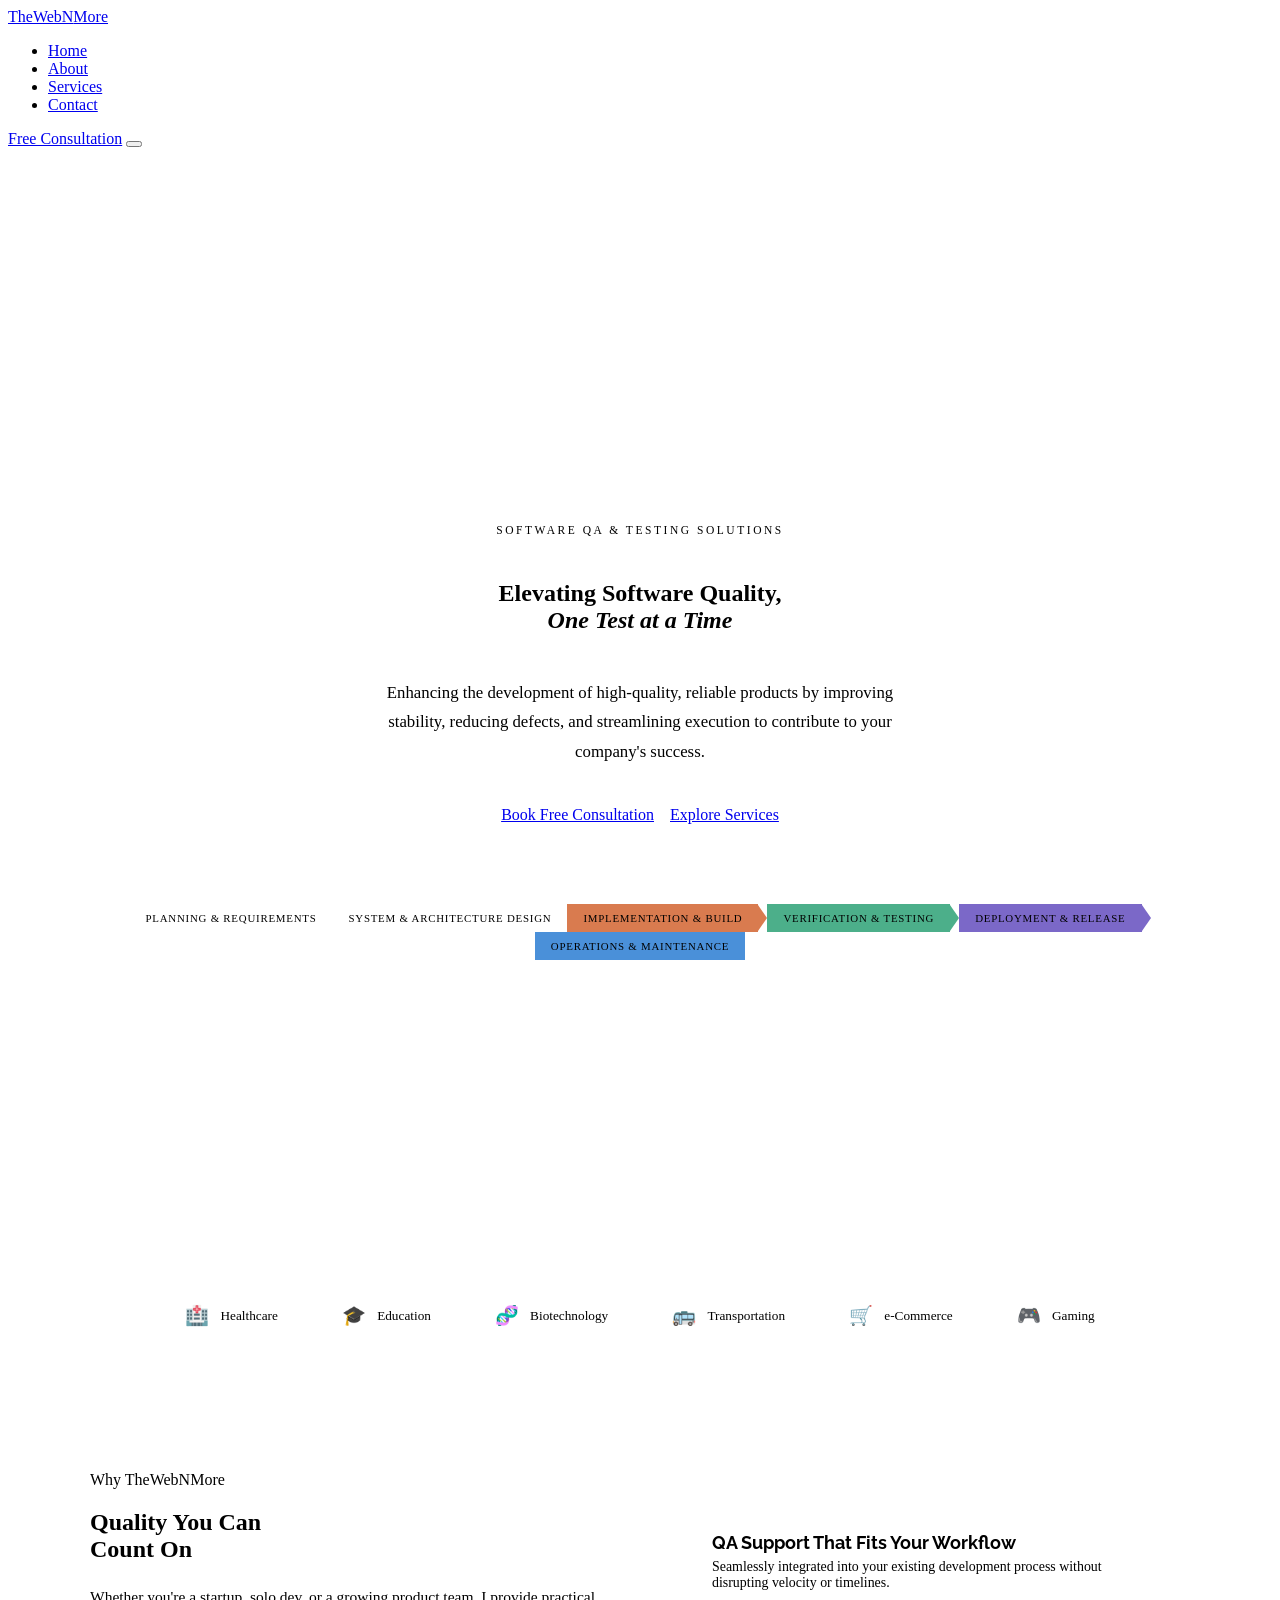
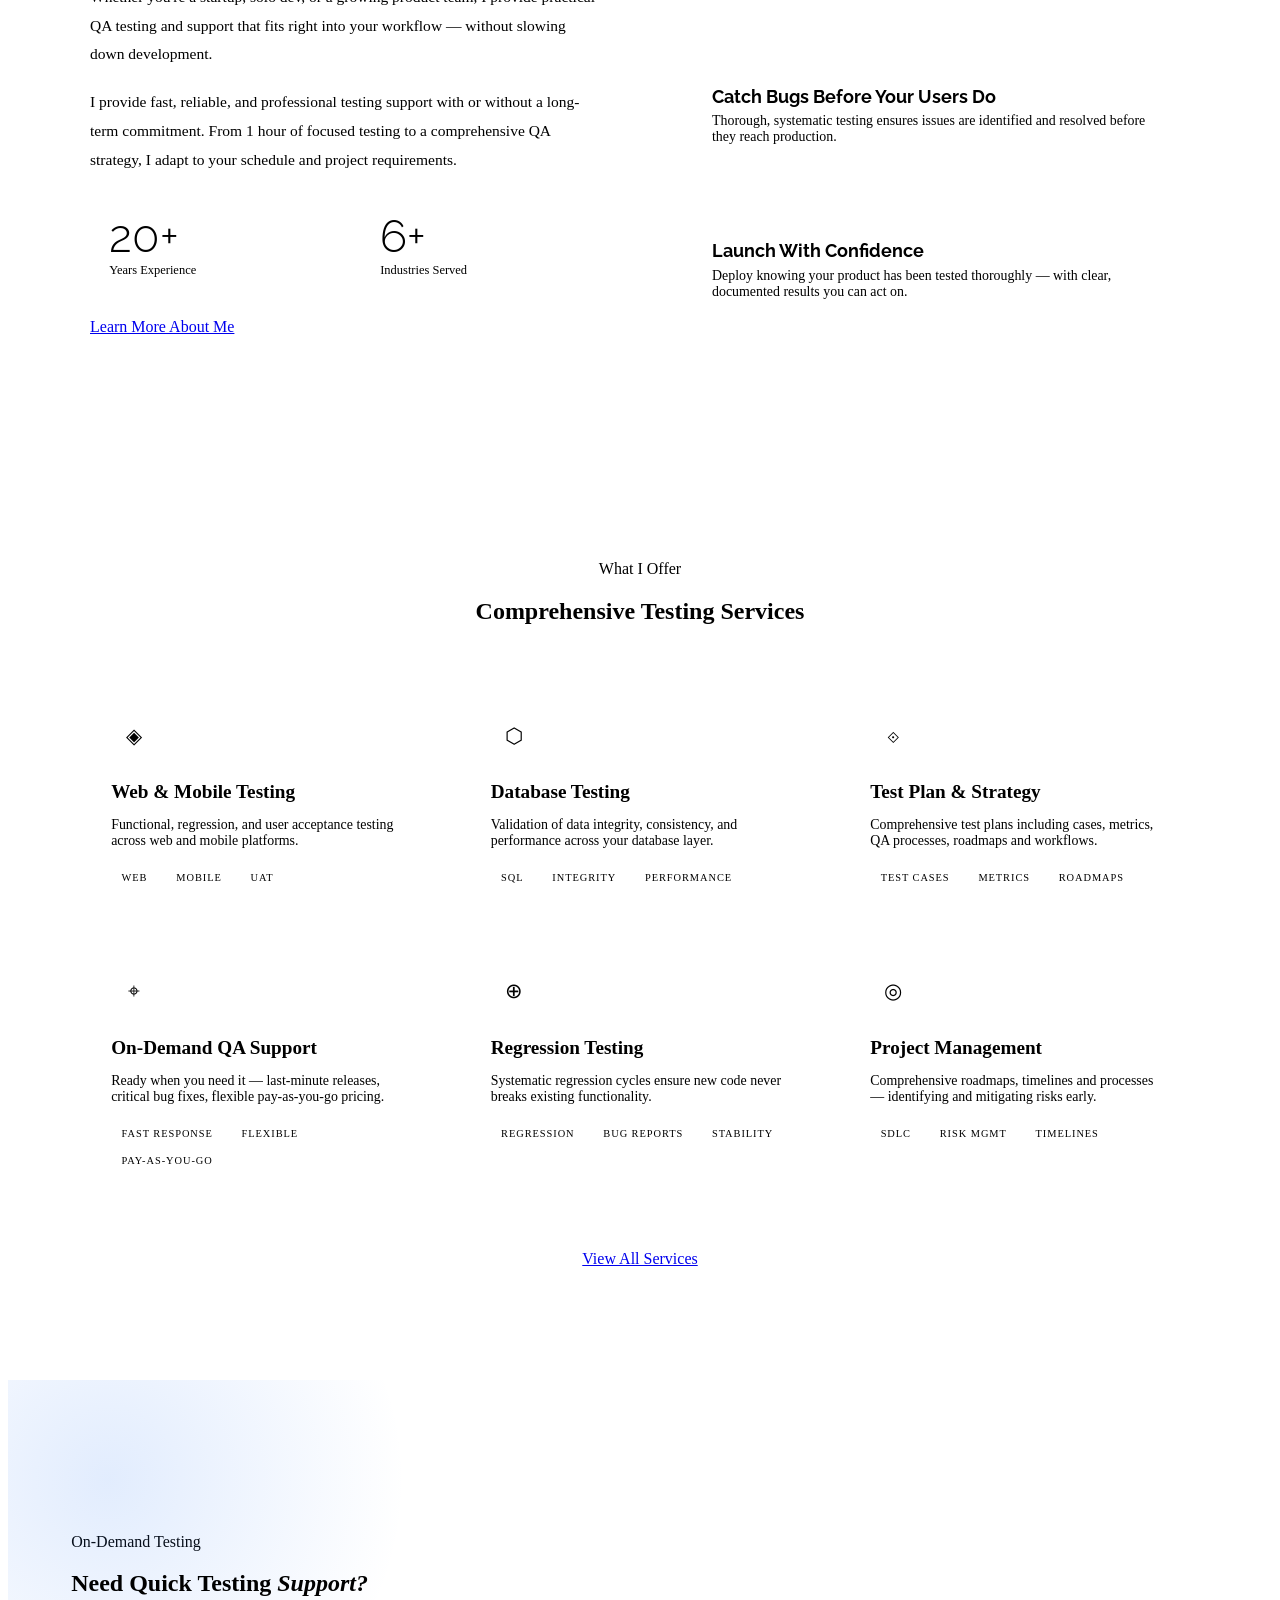
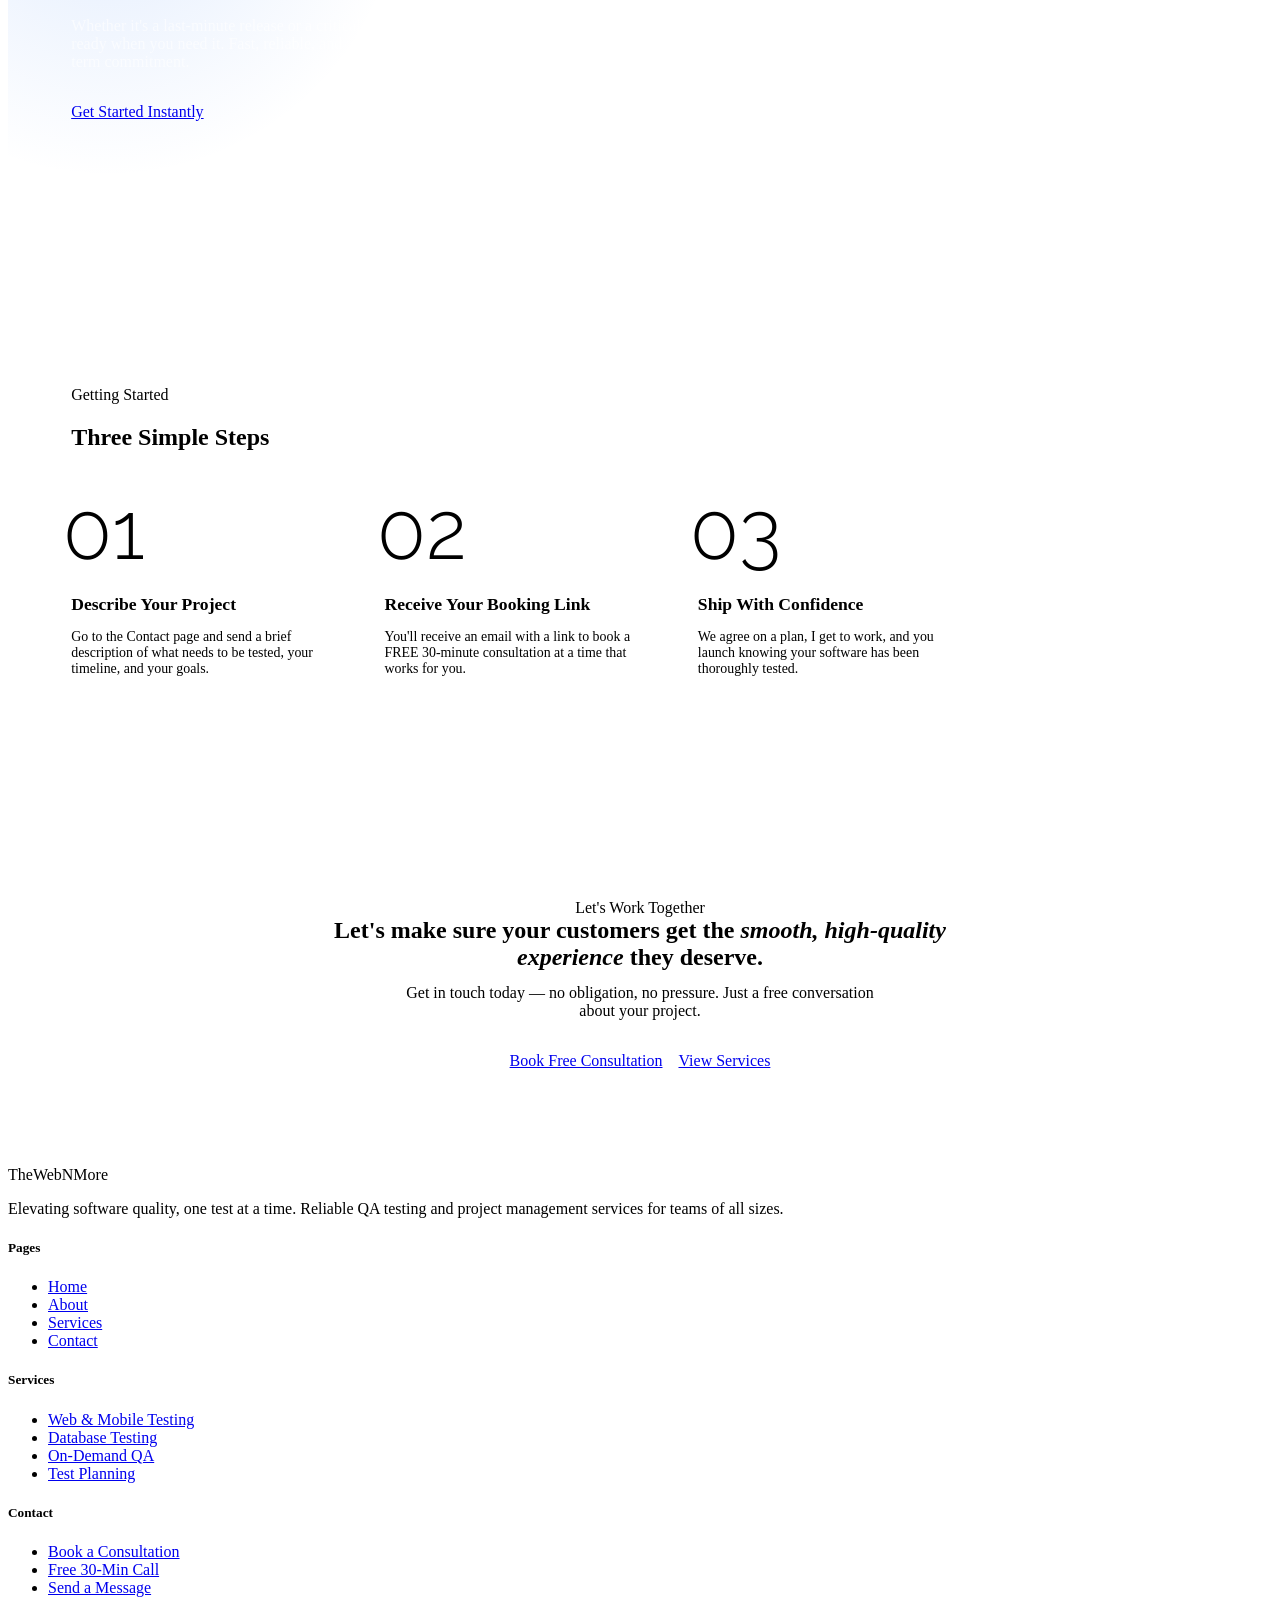
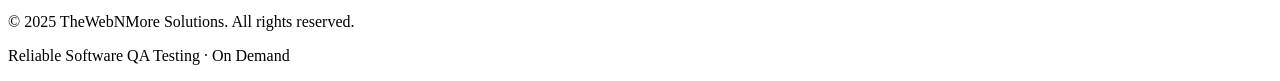
==== index.html @ 5f66a1ff "updated font" ====
<!DOCTYPE html>
<html lang="en">
<head>
  <meta charset="UTF-8"/>
  <meta name="viewport" content="width=device-width, initial-scale=1.0"/>
  <title>TheWebNMore Solutions | Reliable Software QA Testing</title>
  <meta name="description" content="Professional QA testing services — web, mobile, database. 20+ years experience. On-demand support for startups to enterprise."/>
  <link href="https://fonts.googleapis.com/css2?family=Raleway:ital,wght@0,300;0,400;0,600;0,700;1,300;1,400&family=Work+Sans:wght@300;400;500;600&display=swap" rel="stylesheet"/>
  <link rel="stylesheet" href="style.css"/>
  <style>

    /* ── HERO ── */
    #hero {
      min-height: 100vh;
      display: flex; flex-direction: column; justify-content: center; align-items: center;
      text-align: center; padding: 9rem 5% 5rem;
      background:
        radial-gradient(ellipse 70% 55% at 50% 25%, rgba(59,130,246,0.15) 0%, transparent 65%),
        radial-gradient(ellipse 50% 40% at 85% 75%, rgba(34,211,238,0.12) 0%, transparent 60%),
        var(--bg2);
      position: relative; overflow: hidden;
    }
    .hero-grid {
      position: absolute; inset: 0;
      background-image:
        linear-gradient(var(--border) 1px, transparent 1px),
        linear-gradient(90deg, var(--border) 1px, transparent 1px);
      background-size: 60px 60px;
      mask-image: radial-gradient(ellipse 90% 80% at 50% 50%, black 20%, transparent 80%);
    }
    .hero-eyebrow {
      display: flex; align-items: center; gap: 0.8rem;
      font-size: 0.72rem; letter-spacing: 0.22em; text-transform: uppercase;
      color: var(--cyan); margin-bottom: 1.5rem; position: relative; z-index: 1;
    }
    .hero-eyebrow::before, .hero-eyebrow::after {
      content: ''; display: block; width: 35px; height: 1px; background: var(--cyan);
    }
    #hero h1 { color: var(--text); position: relative; z-index: 1; }
    #hero h1 em { font-style: italic; color: var(--blue); }
    .hero-sub {
      font-size: 1.05rem; color: var(--muted);
      max-width: 560px; margin: 1.5rem auto 2.5rem;
      line-height: 1.75; position: relative; z-index: 1;
    }
    .hero-btns { display: flex; gap: 1rem; justify-content: center; flex-wrap: wrap; position: relative; z-index: 1; }

    /* pipeline */
    .pipeline {
      display: flex; flex-wrap: wrap; justify-content: center;
      margin-top: 5rem; position: relative; z-index: 1;
    }
    .p-step { display: flex; align-items: center; }
    .p-label {
      font-size: 0.68rem; letter-spacing: 0.07em; text-transform: uppercase;
      padding: 0.5rem 1rem; white-space: nowrap;
      font-weight: 500;
    }
    .p-step:nth-child(1) .p-label { background: var(--blue); color: var(--text); }
    .p-step:nth-child(2) .p-label { background: var(--cyan); color: var(--text); }
    .p-step:nth-child(3) .p-label { background: #D97B4F; color: var(--text); }
    .p-step:nth-child(4) .p-label { background: #4CAF8A; color: var(--text); }
    .p-step:nth-child(5) .p-label { background: #7B68C8; color: var(--text); }
    .p-step:nth-child(6) .p-label { background: #4A90D9; color: var(--text); }
    .p-arrow {
      width: 0; height: 0;
      border-top: 13px solid transparent;
      border-bottom: 13px solid transparent;
    }
    .p-step:nth-child(1) .p-arrow { border-left: 9px solid var(--blue); }
    .p-step:nth-child(2) .p-arrow { border-left: 9px solid var(--cyan); }
    .p-step:nth-child(3) .p-arrow { border-left: 9px solid #D97B4F; }
    .p-step:nth-child(4) .p-arrow { border-left: 9px solid #4CAF8A; }
    .p-step:nth-child(5) .p-arrow { border-left: 9px solid #7B68C8; }
    .p-step:last-child .p-arrow { display: none; }

    /* ── TRUST STRIP ── */
    .trust-strip {
      background: var(--bg2);
      border-top: 1px solid var(--border-grey);
      border-bottom: 1px solid var(--border-grey);
      padding: 2rem 5%;
      display: flex; align-items: center; justify-content: center;
      gap: 4rem; flex-wrap: wrap;
    }
    .trust-item {
      display: flex; align-items: center; gap: 0.7rem;
      font-size: 0.83rem; color: var(--muted);
    }
    .trust-item .icon { font-size: 1.2rem; }

    /* ── INTRO / VALUE ── */
    #value { background: var(--bg2); padding: 7rem 5%; }
    .value-grid {
      display: grid; grid-template-columns: 1fr 1fr;
      gap: 5rem; align-items: center; max-width: 1100px; margin: 0 auto;
    }
    .value-left p { color: var(--muted); line-height: 1.85; margin-bottom: 1.2rem; font-size: 0.97rem; }
    .value-stats { display: grid; grid-template-columns: 1fr 1fr; gap: 2rem; margin-top: 2.5rem; }
    .v-stat { border-left: 3px solid var(--blue); padding-left: 1.2rem; }
    .v-stat-num {
      font-family: 'Raleway', sans-serif;
      font-size: 2.8rem; font-weight: 300; color: var(--blue); line-height: 1;
    }
    .v-stat-label { font-size: 0.78rem; color: var(--muted); margin-top: 0.25rem; }
    .value-cards { display: flex; flex-direction: column; gap: 1.2rem; }
    .v-card {
      border: 1px solid var(--border-grey);
      padding: 1.6rem 2rem;
      transition: border-color 0.3s, transform 0.3s, box-shadow 0.3s;
      background: var(--bg2);
    }
    .v-card:hover {
      border-color: var(--blue); transform: translateX(6px);
      box-shadow: var(--shadow);
    }
    .v-card h4 { font-family: 'Raleway', sans-serif; font-size: 1.15rem; margin-bottom: 0.4rem; color: var(--text); }
    .v-card p { font-size: 0.87rem; margin: 0; }

    /* ── SERVICES PREVIEW ── */
    #services-preview { background: var(--bg2); padding: 7rem 5%; }
    .services-grid {
      display: grid; grid-template-columns: repeat(3, 1fr);
      gap: 1px; background: var(--border-grey);
      margin-top: 3rem;
    }
    .s-card {
      background: var(--bg2); padding: 2.5rem;
      position: relative; overflow: hidden;
      transition: background 0.3s;
    }
    .s-card::after {
      content: ''; position: absolute;
      bottom: 0; left: 0; right: 0; height: 3px;
      background: linear-gradient(90deg, var(--blue), var(--cyan));
      transform: scaleX(0); transform-origin: left;
      transition: transform 0.4s;
    }
    .s-card:hover::after { transform: scaleX(1); }
    .s-card:hover { background: var(--bg2); }
    .s-icon {
      width: 46px; height: 46px; margin-bottom: 1.4rem;
      display: flex; align-items: center; justify-content: center;
      border: 1px solid var(--border); color: var(--blue);
      font-size: 1.3rem; background: var(--bg2);
    }
    .s-card h3 { font-size: 1.2rem; color: var(--text); margin-bottom: 0.6rem; }
    .s-card p { font-size: 0.87rem; }
    .s-tags { display: flex; gap: 0.5rem; flex-wrap: wrap; margin-top: 1.2rem; }
    .s-tag {
      font-size: 0.65rem; letter-spacing: 0.09em; text-transform: uppercase;
      border: 1px solid var(--border-grey); color: var(--muted);
      padding: 0.25rem 0.65rem; background: var(--bg2);
    }
    .services-link { text-align: center; margin-top: 2.5rem; }

    /* ── ON-DEMAND BAND ── */
    .ondemand {
      background: var(--bg);
      padding: 6rem 5%;
      display: grid; grid-template-columns: 1fr 1fr;
      gap: 4rem; align-items: center;
      position: relative; overflow: hidden;
    }
    .ondemand::before {
      content: '';
      position: absolute; left: -200px; top: -200px;
      width: 600px; height: 600px; border-radius: 50%;
      background: radial-gradient(circle, rgba(59,130,246,0.15) 0%, transparent 70%);
    }
    .ondemand h2 { color: var(--text); position: relative; z-index: 1; }
    .ondemand h2 span { color: var(--blue); font-style: italic; }
    .ondemand > div:first-child p { color: rgba(255,255,255,0.6); margin: 1.2rem 0 2rem; position: relative; z-index: 1; }
    .od-list { list-style: none; }
    .od-list li {
      display: flex; align-items: center; gap: 1rem;
      color: rgba(255,255,255,0.75); font-size: 0.9rem;
      padding: 0.85rem 0; border-bottom: 1px solid rgba(255,255,255,0.07);
    }
    .od-list li:last-child { border-bottom: none; }
    .od-list li::before { content: '✦'; color: var(--blue); font-size: 0.55rem; flex-shrink: 0; }

    /* ── HOW TO START ── */
    #how { background: var(--bg2); padding: 7rem 5%; }
    .how-steps {
      display: grid; grid-template-columns: repeat(3, 1fr);
      gap: 2.5rem; margin-top: 3.5rem; max-width: 900px;
    }
    .how-step { position: relative; padding-top: 1.5rem; }
    .how-num {
      font-family: 'Raleway', sans-serif;
      font-size: 5rem; font-weight: 300; color: var(--blue-dim);
      line-height: 1; position: absolute; top: -1rem; left: -0.5rem;
    }
    .how-content { position: relative; z-index: 1; padding-top: 2.5rem; }
    .how-content h4 { font-size: 1.1rem; color: var(--text); margin-bottom: 0.6rem; }
    .how-content p { font-size: 0.87rem; }

    /* ── CTA BANNER ── */
    .cta-banner {
      background: linear-gradient(135deg, var(--bg3) 0%, var(--bg2) 100%);
      border-top: 1px solid var(--border); border-bottom: 1px solid var(--border);
      padding: 6rem 5%; text-align: center;
    }
    .cta-banner h2 { color: var(--text); max-width: 640px; margin: 0 auto 0.5rem; }
    .cta-banner h2 span { color: var(--blue); font-style: italic; }
    .cta-banner p { margin: 0.8rem auto 2rem; max-width: 500px; }
    .cta-btns { display: flex; gap: 1rem; justify-content: center; flex-wrap: wrap; }

    @media (max-width: 900px) {
      .value-grid, .ondemand { grid-template-columns: 1fr; gap: 3rem; }
      .services-grid { grid-template-columns: 1fr 1fr; }
      .how-steps { grid-template-columns: 1fr; }
    }
    @media (max-width: 600px) {
      .services-grid { grid-template-columns: 1fr; }
      .pipeline { gap: 0.3rem; }
      .p-arrow { display: none; }
    }
  </style>
</head>
<body>

<!-- NAV -->
<nav id="main-nav">
  <a href="index.html" class="nav-logo">TheWebN<span>More</span></a>
  <ul class="nav-links" id="nav-links">
    <li><a href="index.html" class="active">Home</a></li>
    <li><a href="about.html">About</a></li>
    <li><a href="services.html">Services</a></li>
    <li><a href="contact.html">Contact</a></li>
  </ul>
  <a href="contact.html" class="nav-cta">Free Consultation</a>
  <button class="nav-toggle" id="nav-toggle" aria-label="Toggle menu">
    <span></span><span></span><span></span>
  </button>
</nav>

<!-- HERO -->
<section id="hero">
  <div class="hero-grid"></div>
  <div class="hero-eyebrow">Software QA &amp; Testing Solutions</div>
  <h1>Elevating Software Quality,<br><em>One Test at a Time</em></h1>
  <p class="hero-sub">
    Enhancing the development of high-quality, reliable products by improving stability,
    reducing defects, and streamlining execution to contribute to your company's success.
  </p>
  <div class="hero-btns">
    <a href="contact.html" class="btn btn-gold">Book Free Consultation</a>
    <a href="services.html" class="btn btn-outline">Explore Services</a>
  </div>
  <div class="pipeline">
    <div class="p-step"><div class="p-label">Planning &amp; Requirements</div><div class="p-arrow"></div></div>
    <div class="p-step"><div class="p-label">System &amp; Architecture Design</div><div class="p-arrow"></div></div>
    <div class="p-step"><div class="p-label">Implementation &amp; Build</div><div class="p-arrow"></div></div>
    <div class="p-step"><div class="p-label">Verification &amp; Testing</div><div class="p-arrow"></div></div>
    <div class="p-step"><div class="p-label">Deployment &amp; Release</div><div class="p-arrow"></div></div>
    <div class="p-step"><div class="p-label">Operations &amp; Maintenance</div></div>
  </div>
</section>

<!-- TRUST STRIP -->
<div class="trust-strip">
  <div class="trust-item"><span class="icon">🏥</span> Healthcare</div>
  <div class="trust-item"><span class="icon">🎓</span> Education</div>
  <div class="trust-item"><span class="icon">🧬</span> Biotechnology</div>
  <div class="trust-item"><span class="icon">🚌</span> Transportation</div>
  <div class="trust-item"><span class="icon">🛒</span> e-Commerce</div>
  <div class="trust-item"><span class="icon">🎮</span> Gaming</div>
</div>

<!-- VALUE / ABOUT INTRO -->
<section id="value">
  <div class="value-grid">
    <div class="value-left fade-up">
      <span class="eyebrow">Why TheWebNMore</span>
      <h2>Quality You Can<br>Count On</h2>
      <div class="divider"></div>
      <p>
        Whether you're a startup, solo dev, or a growing product team, I provide practical QA
        testing and support that fits right into your workflow — without slowing down development.
      </p>
      <p>
        I provide fast, reliable, and professional testing support with or without a long-term
        commitment. From 1 hour of focused testing to a comprehensive QA strategy, I adapt to
        your schedule and project requirements.
      </p>
      <div class="value-stats">
        <div class="v-stat">
          <div class="v-stat-num">20+</div>
          <div class="v-stat-label">Years Experience</div>
        </div>
        <div class="v-stat">
          <div class="v-stat-num">6+</div>
          <div class="v-stat-label">Industries Served</div>
        </div>
      </div>
      <div style="margin-top:2.5rem;">
        <a href="about.html" class="btn btn-outline">Learn More About Me</a>
      </div>
    </div>
    <div class="value-cards fade-up">
      <div class="v-card">
        <h4>QA Support That Fits Your Workflow</h4>
        <p>Seamlessly integrated into your existing development process without disrupting velocity or timelines.</p>
      </div>
      <div class="v-card">
        <h4>Catch Bugs Before Your Users Do</h4>
        <p>Thorough, systematic testing ensures issues are identified and resolved before they reach production.</p>
      </div>
      <div class="v-card">
        <h4>Launch With Confidence</h4>
        <p>Deploy knowing your product has been tested thoroughly — with clear, documented results you can act on.</p>
      </div>
    </div>
  </div>
</section>

<!-- SERVICES PREVIEW -->
<section id="services-preview">
  <div style="text-align:center;">
    <span class="eyebrow">What I Offer</span>
    <h2 style="color:var(--text);">Comprehensive Testing Services</h2>
    <div class="divider centered"></div>
  </div>
  <div class="services-grid">
    <div class="s-card fade-up">
      <div class="s-icon">◈</div>
      <h3>Web &amp; Mobile Testing</h3>
      <p>Functional, regression, and user acceptance testing across web and mobile platforms.</p>
      <div class="s-tags"><span class="s-tag">Web</span><span class="s-tag">Mobile</span><span class="s-tag">UAT</span></div>
    </div>
    <div class="s-card fade-up">
      <div class="s-icon">⬡</div>
      <h3>Database Testing</h3>
      <p>Validation of data integrity, consistency, and performance across your database layer.</p>
      <div class="s-tags"><span class="s-tag">SQL</span><span class="s-tag">Integrity</span><span class="s-tag">Performance</span></div>
    </div>
    <div class="s-card fade-up">
      <div class="s-icon">⟐</div>
      <h3>Test Plan &amp; Strategy</h3>
      <p>Comprehensive test plans including cases, metrics, QA processes, roadmaps and workflows.</p>
      <div class="s-tags"><span class="s-tag">Test Cases</span><span class="s-tag">Metrics</span><span class="s-tag">Roadmaps</span></div>
    </div>
    <div class="s-card fade-up">
      <div class="s-icon">⌖</div>
      <h3>On-Demand QA Support</h3>
      <p>Ready when you need it — last-minute releases, critical bug fixes, flexible pay-as-you-go pricing.</p>
      <div class="s-tags"><span class="s-tag">Fast Response</span><span class="s-tag">Flexible</span><span class="s-tag">Pay-as-you-go</span></div>
    </div>
    <div class="s-card fade-up">
      <div class="s-icon">⊕</div>
      <h3>Regression Testing</h3>
      <p>Systematic regression cycles ensure new code never breaks existing functionality.</p>
      <div class="s-tags"><span class="s-tag">Regression</span><span class="s-tag">Bug Reports</span><span class="s-tag">Stability</span></div>
    </div>
    <div class="s-card fade-up">
      <div class="s-icon">◎</div>
      <h3>Project Management</h3>
      <p>Comprehensive roadmaps, timelines and processes — identifying and mitigating risks early.</p>
      <div class="s-tags"><span class="s-tag">SDLC</span><span class="s-tag">Risk Mgmt</span><span class="s-tag">Timelines</span></div>
    </div>
  </div>
  <div class="services-link">
    <a href="services.html" class="btn btn-gold">View All Services</a>
  </div>
</section>

<!-- ON-DEMAND BAND -->
<div class="ondemand">
  <div>
    <span class="eyebrow" style="color:var(--blue);">On-Demand Testing</span>
    <h2>Need Quick Testing <span>Support?</span></h2>
    <p>
      Whether it's a last-minute release or a critical bug fix, on-demand QA testing is
      ready when you need it. Fast, reliable, and professional — with or without a long-term commitment.
    </p>
    <a href="contact.html" class="btn btn-gold" style="position:relative;z-index:1;">Get Started Instantly</a>
  </div>
  <ul class="od-list">
    <li>Web, Mobile &amp; Database Testing</li>
    <li>Fast Response Time &amp; Turnaround</li>
    <li>Clear, Documented Bug Reports</li>
    <li>Reasonable Pay-As-You-Go Pricing</li>
    <li>No Long-Term Commitment Required</li>
    <li>Adapts to Your Schedule &amp; Deadlines</li>
  </ul>
</div>

<!-- HOW TO START -->
<section id="how">
  <span class="eyebrow">Getting Started</span>
  <h2 style="color:var(--text);">Three Simple Steps</h2>
  <div class="divider"></div>
  <div class="how-steps">
    <div class="how-step fade-up">
      <div class="how-num">01</div>
      <div class="how-content">
        <h4>Describe Your Project</h4>
        <p>Go to the Contact page and send a brief description of what needs to be tested, your timeline, and your goals.</p>
      </div>
    </div>
    <div class="how-step fade-up">
      <div class="how-num">02</div>
      <div class="how-content">
        <h4>Receive Your Booking Link</h4>
        <p>You'll receive an email with a link to book a FREE 30-minute consultation at a time that works for you.</p>
      </div>
    </div>
    <div class="how-step fade-up">
      <div class="how-num">03</div>
      <div class="how-content">
        <h4>Ship With Confidence</h4>
        <p>We agree on a plan, I get to work, and you launch knowing your software has been thoroughly tested.</p>
      </div>
    </div>
  </div>
</section>

<!-- CTA BANNER -->
<div class="cta-banner">
  <span class="eyebrow">Let's Work Together</span>
  <h2>Let's make sure your customers get the <span>smooth, high-quality experience</span> they deserve.</h2>
  <p>Get in touch today — no obligation, no pressure. Just a free conversation about your project.</p>
  <div class="cta-btns">
    <a href="contact.html" class="btn btn-gold">Book Free Consultation</a>
    <a href="services.html" class="btn btn-outline">View Services</a>
  </div>
</div>

<!-- FOOTER -->
<footer>
  <div class="footer-top">
    <div class="footer-brand">
      <div class="nav-logo">TheWebN<span>More</span></div>
      <p>Elevating software quality, one test at a time. Reliable QA testing and project management services for teams of all sizes.</p>
    </div>
    <div class="footer-col">
      <h5>Pages</h5>
      <ul>
        <li><a href="index.html">Home</a></li>
        <li><a href="about.html">About</a></li>
        <li><a href="services.html">Services</a></li>
        <li><a href="contact.html">Contact</a></li>
      </ul>
    </div>
    <div class="footer-col">
      <h5>Services</h5>
      <ul>
        <li><a href="services.html">Web &amp; Mobile Testing</a></li>
        <li><a href="services.html">Database Testing</a></li>
        <li><a href="services.html">On-Demand QA</a></li>
        <li><a href="services.html">Test Planning</a></li>
      </ul>
    </div>
    <div class="footer-col">
      <h5>Contact</h5>
      <ul>
        <li><a href="contact.html">Book a Consultation</a></li>
        <li><a href="contact.html">Free 30-Min Call</a></li>
        <li><a href="contact.html">Send a Message</a></li>
      </ul>
    </div>
  </div>
  <div class="footer-bottom">
    <p>© 2025 TheWebNMore Solutions. All rights reserved.</p>
    <p>Reliable Software QA Testing · On Demand</p>
  </div>
</footer>

<script>
  // Nav scroll shadow
  window.addEventListener('scroll', () => {
    document.getElementById('main-nav').classList.toggle('scrolled', window.scrollY > 30);
  });
  // Mobile nav toggle
  document.getElementById('nav-toggle').addEventListener('click', () => {
    document.getElementById('nav-links').classList.toggle('open');
  });
  // Fade-up observer
  const obs = new IntersectionObserver(entries => {
    entries.forEach(e => { if (e.isIntersecting) e.target.classList.add('visible'); });
  }, { threshold: 0.1 });
  document.querySelectorAll('.fade-up').forEach(el => obs.observe(el));
</script>
</body>
</html>
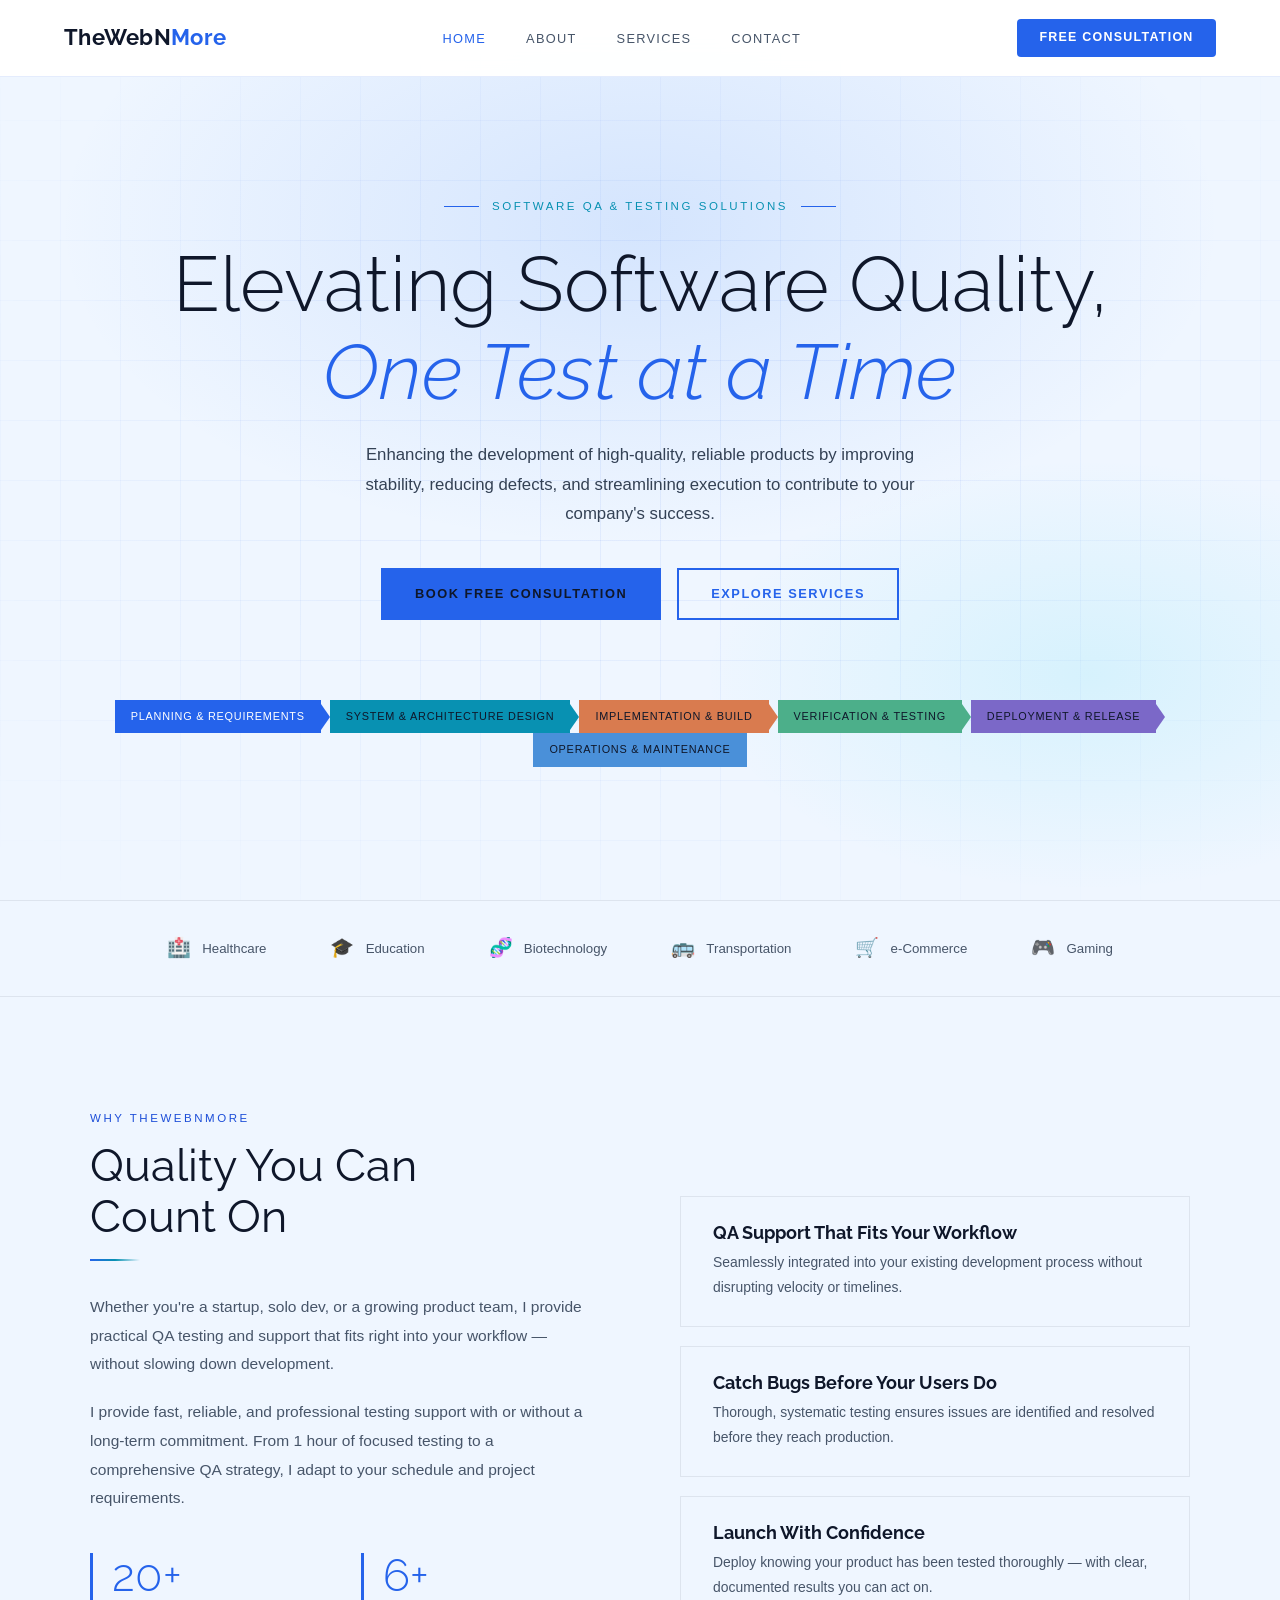
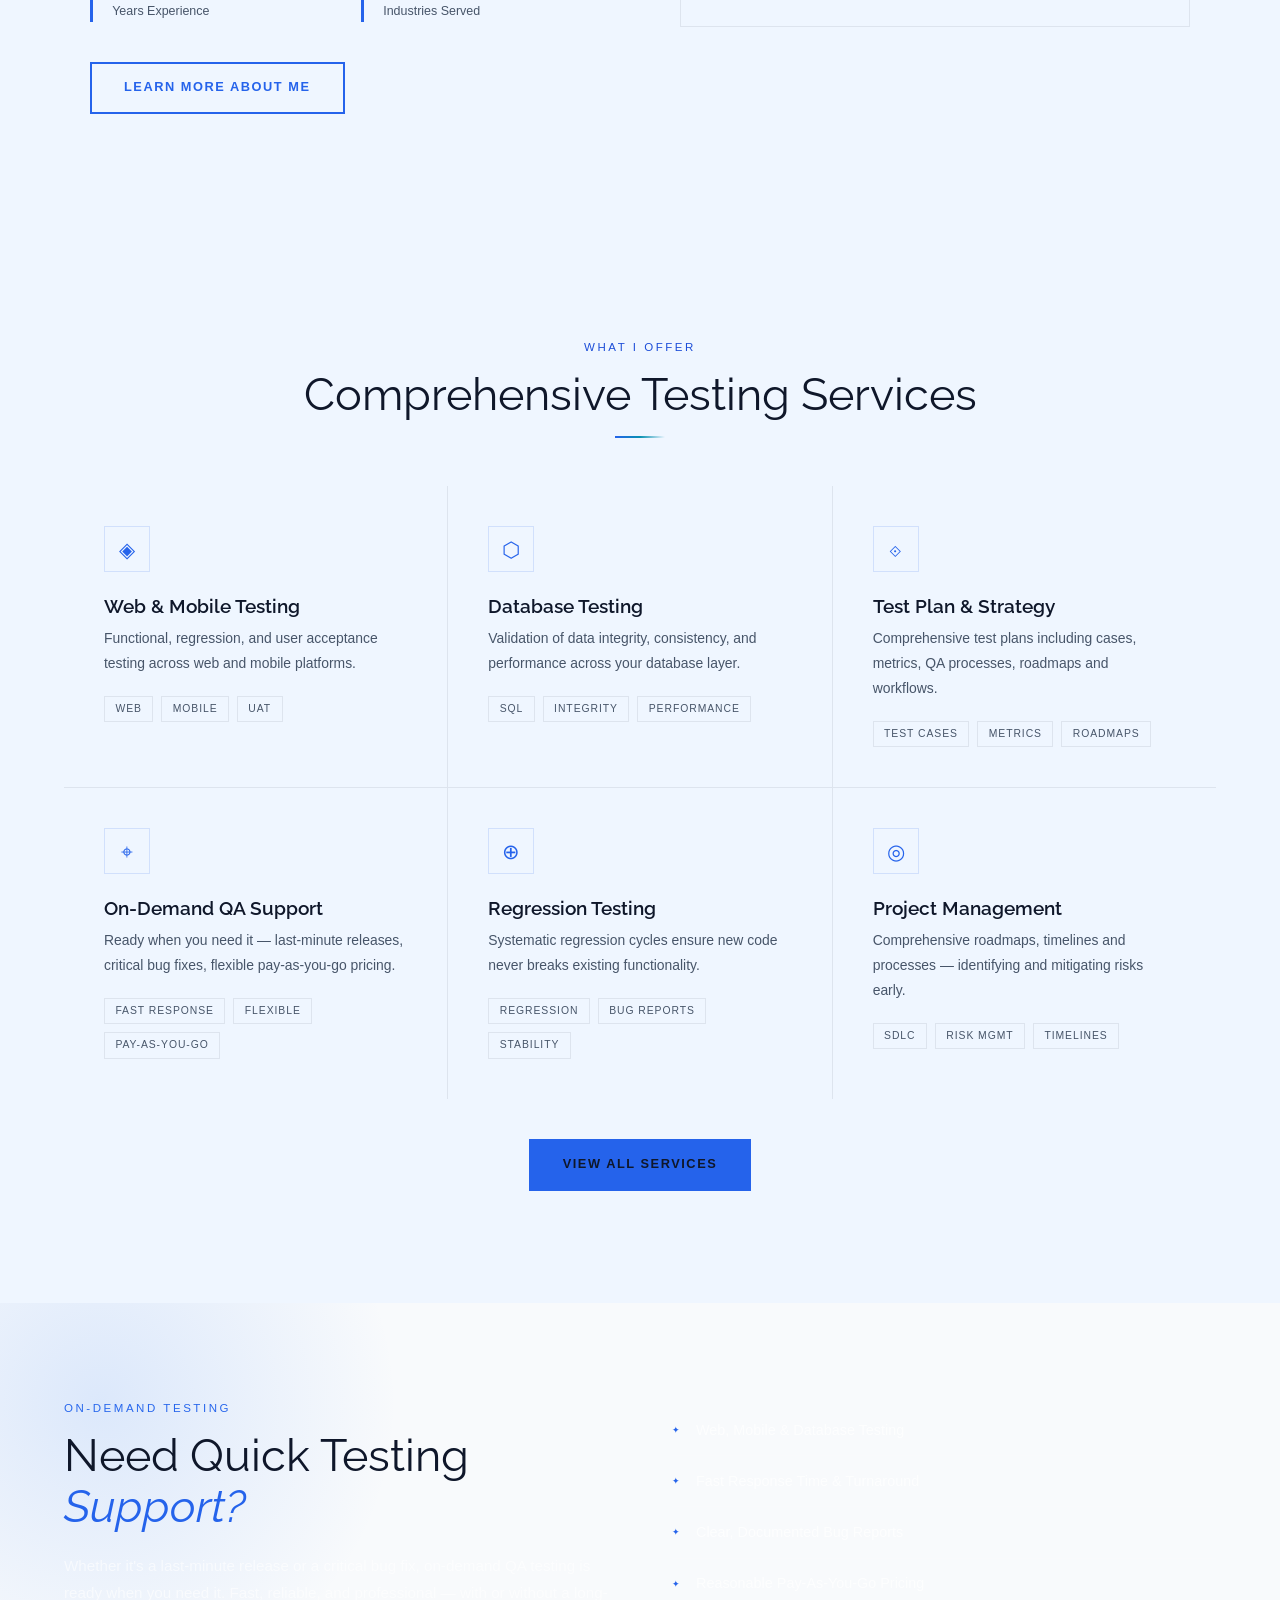
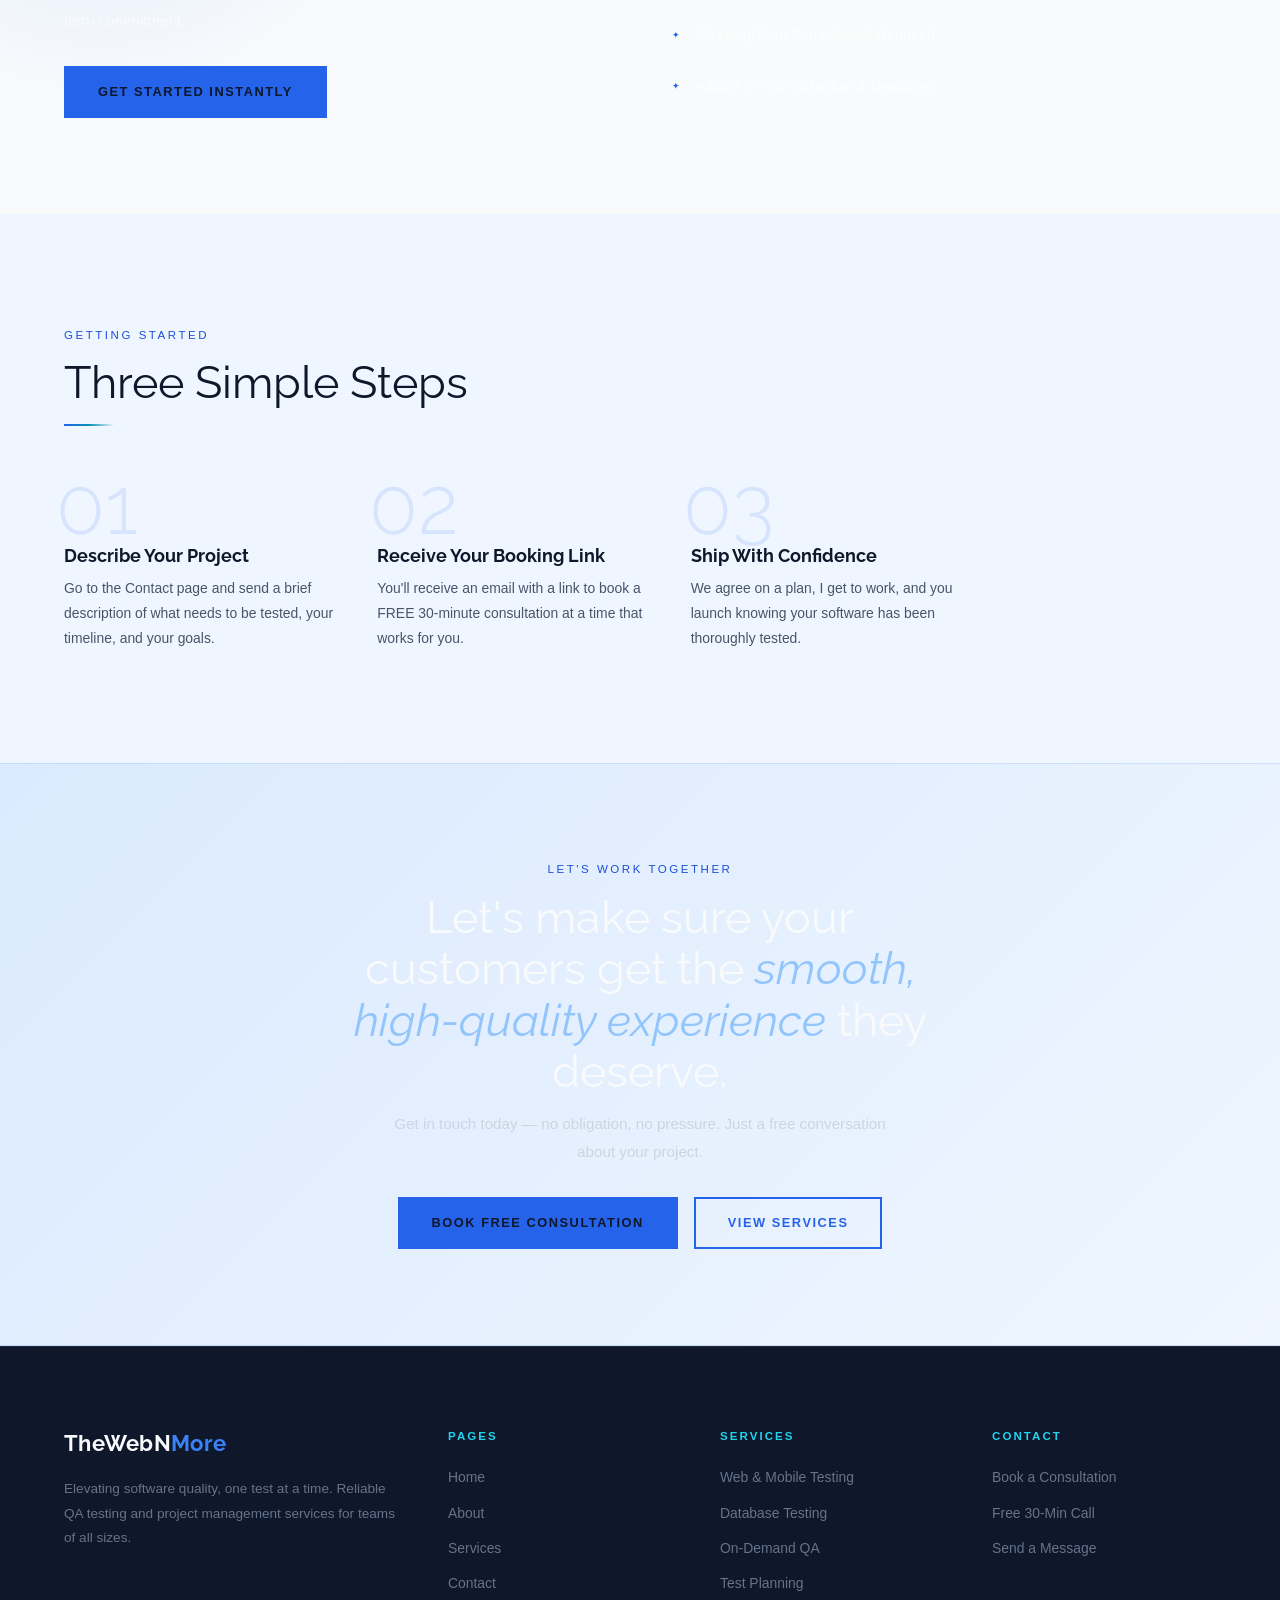
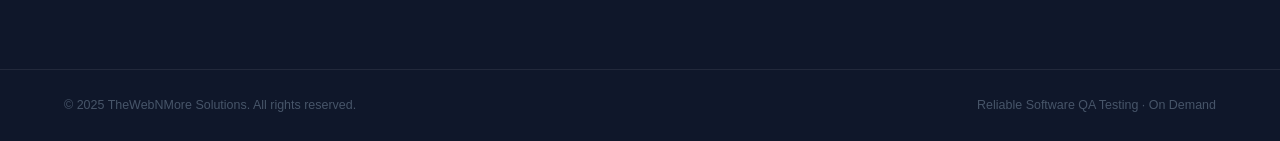
==== commit f3626f39: "Update site" ====
--- a/index.html
+++ b/index.html
@@ -23,23 +23,23 @@
     .hero-grid {
       position: absolute; inset: 0;
       background-image:
-        linear-gradient(var(--border) 1px, transparent 1px),
-        linear-gradient(90deg, var(--border) 1px, transparent 1px);
+        linear-gradient(rgba(37,99,235,0.07) 1px, transparent 1px),
+        linear-gradient(90deg, rgba(37,99,235,0.07) 1px, transparent 1px);
       background-size: 60px 60px;
       mask-image: radial-gradient(ellipse 90% 80% at 50% 50%, black 20%, transparent 80%);
     }
     .hero-eyebrow {
       display: flex; align-items: center; gap: 0.8rem;
       font-size: 0.72rem; letter-spacing: 0.22em; text-transform: uppercase;
-      color: var(--cyan); margin-bottom: 1.5rem; position: relative; z-index: 1;
+      color: #0891B2; margin-bottom: 1.5rem; position: relative; z-index: 1;
     }
     .hero-eyebrow::before, .hero-eyebrow::after {
-      content: ''; display: block; width: 35px; height: 1px; background: var(--cyan);
-    }
-    #hero h1 { color: var(--text); position: relative; z-index: 1; }
+      content: ''; display: block; width: 35px; height: 1px; background: var(--blue);
+    }
+    #hero h1 { color: #0F172A; position: relative; z-index: 1; }
     #hero h1 em { font-style: italic; color: var(--blue); }
     .hero-sub {
-      font-size: 1.05rem; color: var(--muted);
+      font-size: 1.05rem; color: #334155;
       max-width: 560px; margin: 1.5rem auto 2.5rem;
       line-height: 1.75; position: relative; z-index: 1;
     }
@@ -56,12 +56,12 @@
       padding: 0.5rem 1rem; white-space: nowrap;
       font-weight: 500;
     }
-    .p-step:nth-child(1) .p-label { background: var(--blue); color: var(--text); }
-    .p-step:nth-child(2) .p-label { background: var(--cyan); color: var(--text); }
-    .p-step:nth-child(3) .p-label { background: #D97B4F; color: var(--text); }
-    .p-step:nth-child(4) .p-label { background: #4CAF8A; color: var(--text); }
-    .p-step:nth-child(5) .p-label { background: #7B68C8; color: var(--text); }
-    .p-step:nth-child(6) .p-label { background: #4A90D9; color: var(--text); }
+    .p-step:nth-child(1) .p-label { background: #2563EB; color: #FFFFFF; }
+    .p-step:nth-child(2) .p-label { background: var(--cyan); color: #0F172A; }
+    .p-step:nth-child(3) .p-label { background: #D97B4F; color: #0F172A; }
+    .p-step:nth-child(4) .p-label { background: #4CAF8A; color: #0F172A; }
+    .p-step:nth-child(5) .p-label { background: #7B68C8; color: #0F172A; }
+    .p-step:nth-child(6) .p-label { background: #4A90D9; color: #0F172A; }
     .p-arrow {
       width: 0; height: 0;
       border-top: 13px solid transparent;
@@ -76,56 +76,56 @@
 
     /* ── TRUST STRIP ── */
     .trust-strip {
-      background: var(--bg2);
-      border-top: 1px solid var(--border-grey);
-      border-bottom: 1px solid var(--border-grey);
+      background: #EFF6FF;
+      border-top: 1px solid rgba(15,23,42,0.08);
+      border-bottom: 1px solid rgba(15,23,42,0.08);
       padding: 2rem 5%;
       display: flex; align-items: center; justify-content: center;
       gap: 4rem; flex-wrap: wrap;
     }
     .trust-item {
       display: flex; align-items: center; gap: 0.7rem;
-      font-size: 0.83rem; color: var(--muted);
+      font-size: 0.83rem; color: #475569;
     }
     .trust-item .icon { font-size: 1.2rem; }
 
     /* ── INTRO / VALUE ── */
-    #value { background: var(--bg2); padding: 7rem 5%; }
+    #value { background: #EFF6FF; padding: 7rem 5%; }
     .value-grid {
       display: grid; grid-template-columns: 1fr 1fr;
       gap: 5rem; align-items: center; max-width: 1100px; margin: 0 auto;
     }
-    .value-left p { color: var(--muted); line-height: 1.85; margin-bottom: 1.2rem; font-size: 0.97rem; }
+    .value-left p { color: #475569; line-height: 1.85; margin-bottom: 1.2rem; font-size: 0.97rem; }
     .value-stats { display: grid; grid-template-columns: 1fr 1fr; gap: 2rem; margin-top: 2.5rem; }
     .v-stat { border-left: 3px solid var(--blue); padding-left: 1.2rem; }
     .v-stat-num {
       font-family: 'Raleway', sans-serif;
-      font-size: 2.8rem; font-weight: 300; color: var(--blue); line-height: 1;
-    }
-    .v-stat-label { font-size: 0.78rem; color: var(--muted); margin-top: 0.25rem; }
+      font-size: 2.8rem; font-weight: 300; color: #2563EB; line-height: 1;
+    }
+    .v-stat-label { font-size: 0.78rem; color: #475569; margin-top: 0.25rem; }
     .value-cards { display: flex; flex-direction: column; gap: 1.2rem; }
     .v-card {
-      border: 1px solid var(--border-grey);
+      border: 1px solid rgba(15,23,42,0.08);
       padding: 1.6rem 2rem;
       transition: border-color 0.3s, transform 0.3s, box-shadow 0.3s;
-      background: var(--bg2);
+      background: #EFF6FF;
     }
     .v-card:hover {
-      border-color: var(--blue); transform: translateX(6px);
-      box-shadow: var(--shadow);
-    }
-    .v-card h4 { font-family: 'Raleway', sans-serif; font-size: 1.15rem; margin-bottom: 0.4rem; color: var(--text); }
+      border-color: #2563EB; transform: translateX(6px);
+      box-shadow: 0 4px 20px rgba(37,99,235,0.1);
+    }
+    .v-card h4 { font-family: 'Raleway', sans-serif; font-size: 1.15rem; margin-bottom: 0.4rem; color: #0F172A; }
     .v-card p { font-size: 0.87rem; margin: 0; }
 
     /* ── SERVICES PREVIEW ── */
-    #services-preview { background: var(--bg2); padding: 7rem 5%; }
+    #services-preview { background: #EFF6FF; padding: 7rem 5%; }
     .services-grid {
       display: grid; grid-template-columns: repeat(3, 1fr);
       gap: 1px; background: var(--border-grey);
       margin-top: 3rem;
     }
     .s-card {
-      background: var(--bg2); padding: 2.5rem;
+      background: #EFF6FF; padding: 2.5rem;
       position: relative; overflow: hidden;
       transition: background 0.3s;
     }
@@ -137,26 +137,26 @@
       transition: transform 0.4s;
     }
     .s-card:hover::after { transform: scaleX(1); }
-    .s-card:hover { background: var(--bg2); }
+    .s-card:hover { background: #EFF6FF; }
     .s-icon {
       width: 46px; height: 46px; margin-bottom: 1.4rem;
       display: flex; align-items: center; justify-content: center;
-      border: 1px solid var(--border); color: var(--blue);
-      font-size: 1.3rem; background: var(--bg2);
-    }
-    .s-card h3 { font-size: 1.2rem; color: var(--text); margin-bottom: 0.6rem; }
+      border: 1px solid rgba(37,99,235,0.15); color: var(--blue);
+      font-size: 1.3rem; background: #EFF6FF;
+    }
+    .s-card h3 { font-size: 1.2rem; color: #0F172A; margin-bottom: 0.6rem; }
     .s-card p { font-size: 0.87rem; }
     .s-tags { display: flex; gap: 0.5rem; flex-wrap: wrap; margin-top: 1.2rem; }
     .s-tag {
       font-size: 0.65rem; letter-spacing: 0.09em; text-transform: uppercase;
-      border: 1px solid var(--border-grey); color: var(--muted);
-      padding: 0.25rem 0.65rem; background: var(--bg2);
+      border: 1px solid rgba(15,23,42,0.08); color: #475569;
+      padding: 0.25rem 0.65rem; background: #EFF6FF;
     }
     .services-link { text-align: center; margin-top: 2.5rem; }
 
     /* ── ON-DEMAND BAND ── */
     .ondemand {
-      background: var(--bg);
+      background: #F8FAFC;
       padding: 6rem 5%;
       display: grid; grid-template-columns: 1fr 1fr;
       gap: 4rem; align-items: center;
@@ -168,7 +168,7 @@
       width: 600px; height: 600px; border-radius: 50%;
       background: radial-gradient(circle, rgba(59,130,246,0.15) 0%, transparent 70%);
     }
-    .ondemand h2 { color: var(--text); position: relative; z-index: 1; }
+    .ondemand h2 { color: #0F172A; position: relative; z-index: 1; }
     .ondemand h2 span { color: var(--blue); font-style: italic; }
     .ondemand > div:first-child p { color: rgba(255,255,255,0.6); margin: 1.2rem 0 2rem; position: relative; z-index: 1; }
     .od-list { list-style: none; }
@@ -181,7 +181,7 @@
     .od-list li::before { content: '✦'; color: var(--blue); font-size: 0.55rem; flex-shrink: 0; }
 
     /* ── HOW TO START ── */
-    #how { background: var(--bg2); padding: 7rem 5%; }
+    #how { background: #EFF6FF; padding: 7rem 5%; }
     .how-steps {
       display: grid; grid-template-columns: repeat(3, 1fr);
       gap: 2.5rem; margin-top: 3.5rem; max-width: 900px;
@@ -189,22 +189,22 @@
     .how-step { position: relative; padding-top: 1.5rem; }
     .how-num {
       font-family: 'Raleway', sans-serif;
-      font-size: 5rem; font-weight: 300; color: var(--blue-dim);
+      font-size: 5rem; font-weight: 300; color: rgba(37,99,235,0.12);
       line-height: 1; position: absolute; top: -1rem; left: -0.5rem;
     }
     .how-content { position: relative; z-index: 1; padding-top: 2.5rem; }
-    .how-content h4 { font-size: 1.1rem; color: var(--text); margin-bottom: 0.6rem; }
+    .how-content h4 { font-size: 1.1rem; color: #0F172A; margin-bottom: 0.6rem; }
     .how-content p { font-size: 0.87rem; }
 
     /* ── CTA BANNER ── */
     .cta-banner {
-      background: linear-gradient(135deg, var(--bg3) 0%, var(--bg2) 100%);
+      background: linear-gradient(135deg, #DBEAFE 0%, #EFF6FF 100%);
       border-top: 1px solid var(--border); border-bottom: 1px solid var(--border);
       padding: 6rem 5%; text-align: center;
     }
-    .cta-banner h2 { color: var(--text); max-width: 640px; margin: 0 auto 0.5rem; }
-    .cta-banner h2 span { color: var(--blue); font-style: italic; }
-    .cta-banner p { margin: 0.8rem auto 2rem; max-width: 500px; }
+    .cta-banner h2 { color: #F8FAFC; max-width: 640px; margin: 0 auto 0.5rem; }
+    .cta-banner h2 span { color: #93C5FD; font-style: italic; }
+    .cta-banner p { margin: 0.8rem auto 2rem; max-width: 500px; color: #CBD5E1; }
     .cta-btns { display: flex; gap: 1rem; justify-content: center; flex-wrap: wrap; }
 
     @media (max-width: 900px) {
@@ -320,7 +320,7 @@
 <section id="services-preview">
   <div style="text-align:center;">
     <span class="eyebrow">What I Offer</span>
-    <h2 style="color:var(--text);">Comprehensive Testing Services</h2>
+    <h2 style="color:#0F172A;">Comprehensive Testing Services</h2>
     <div class="divider centered"></div>
   </div>
   <div class="services-grid">
@@ -390,7 +390,7 @@
 <!-- HOW TO START -->
 <section id="how">
   <span class="eyebrow">Getting Started</span>
-  <h2 style="color:var(--text);">Three Simple Steps</h2>
+  <h2 style="color:#0F172A;">Three Simple Steps</h2>
   <div class="divider"></div>
   <div class="how-steps">
     <div class="how-step fade-up">
--- a/style.css
+++ b/style.css
@@ -0,0 +1,141 @@
+/* ── RESET & BASE ── */
+*, *::before, *::after { margin: 0; padding: 0; box-sizing: border-box; }
+
+:root {
+  --blue:        #2563EB;
+  --blue-light:  #3B82F6;
+  --blue-dim:    rgba(37,99,235,0.12);
+  --cyan:        #0891B2;
+  --cyan-dim:    rgba(8,145,178,0.10);
+  --bg:          #F8FAFC;
+  --bg2:         #EFF6FF;
+  --bg3:         #E0EFFE;
+  --text:        #0F172A;
+  --muted:       #475569;
+  --muted2:      #64748B;
+  --border:      rgba(37,99,235,0.15);
+  --border-grey: rgba(15,23,42,0.08);
+  --shadow:      0 4px 30px rgba(0,0,0,0.08);
+  --shadow-lg:   0 12px 50px rgba(0,0,0,0.12);
+}
+
+html { scroll-behavior: smooth; }
+
+body {
+  font-family: 'Work Sans', sans-serif;
+  background: var(--bg);
+  color: var(--text);
+  overflow-x: hidden;
+  line-height: 1.6;
+}
+
+h1, h2, h3, h4 { font-family: 'Raleway', sans-serif; line-height: 1.15; color: #0F172A; }
+h1 { font-size: clamp(2.6rem, 6vw, 5rem); font-weight: 300; }
+h2 { font-size: clamp(1.8rem, 4vw, 2.8rem); font-weight: 400; }
+h3 { font-size: 1.35rem; font-weight: 600; }
+p  { font-size: 0.95rem; color: #475569; line-height: 1.8; }
+
+a { text-decoration: none; color: inherit; }
+
+.container   { max-width: 1140px; margin: 0 auto; padding: 0 5%; }
+.centered    { text-align: center; }
+.section-pad { padding: 7rem 5%; }
+
+.eyebrow {
+  font-size: 0.72rem; letter-spacing: 0.22em; text-transform: uppercase;
+  color: #1D4ED8; margin-bottom: 0.8rem; display: block;
+  font-family: 'Work Sans', sans-serif;
+}
+.divider {
+  width: 50px; height: 2px;
+  background: linear-gradient(90deg, #2563EB, #0891B2, transparent);
+  margin: 1rem 0 2rem;
+}
+.divider.centered { margin: 1rem auto 2rem; }
+
+.fade-up { opacity: 0; transform: translateY(28px); transition: opacity 0.7s ease, transform 0.7s ease; }
+.fade-up.visible { opacity: 1; transform: translateY(0); }
+
+/* BUTTONS */
+.btn {
+  display: inline-block; padding: 0.85rem 2rem;
+  font-size: 0.8rem; letter-spacing: 0.12em; text-transform: uppercase;
+  font-family: 'Work Sans', sans-serif; font-weight: 600;
+  transition: all 0.28s; cursor: pointer; border: none;
+}
+.btn-gold { background: var(--blue); color: var(--text); border: 2px solid var(--blue); }
+.btn-gold:hover { background: var(--blue-light); border-color: var(--blue-light); }
+.btn-outline { background: transparent; color: var(--blue); border: 2px solid var(--blue); }
+.btn-outline:hover { background: var(--blue); color: var(--text); }
+.btn-white { background: #0F172A; color: #F8FAFC; border: 2px solid #0F172A; }
+.btn-white:hover { background: transparent; color: #0F172A; }
+
+/* NAV */
+nav {
+  position: fixed; top: 0; left: 0; right: 0; z-index: 200;
+  display: flex; align-items: center; justify-content: space-between;
+  padding: 1.2rem 5%;
+  background: rgba(255,255,255,0.97);
+  backdrop-filter: blur(20px);
+  border-bottom: 1px solid rgba(37,99,235,0.12);
+  transition: box-shadow 0.3s;
+}
+nav.scrolled { box-shadow: 0 2px 16px rgba(37,99,235,0.1); }
+
+.nav-logo { font-family: 'Raleway', sans-serif; font-size: 1.35rem; font-weight: 700; color: #0F172A; letter-spacing: 0.02em; }
+.nav-logo span { color: #2563EB; }
+
+.nav-links { display: flex; gap: 2.5rem; list-style: none; }
+.nav-links a { font-size: 0.8rem; letter-spacing: 0.1em; text-transform: uppercase; color: #475569; transition: color 0.25s; font-family: 'Work Sans', sans-serif; }
+.nav-links a:hover, .nav-links a.active { color: #2563EB; }
+
+.nav-cta { background: #2563EB; color: #FFFFFF; padding: 0.55rem 1.4rem; font-size: 0.78rem; letter-spacing: 0.1em; text-transform: uppercase; font-family: 'Work Sans', sans-serif; font-weight: 600; transition: all 0.28s; border-radius: 4px; }
+.nav-cta:hover { background: #1D4ED8; }
+
+.nav-toggle { display: none; flex-direction: column; gap: 5px; cursor: pointer; background: none; border: none; padding: 4px; }
+.nav-toggle span { display: block; width: 24px; height: 2px; background: #0F172A; transition: all 0.3s; }
+
+/* PAGE HERO */
+.page-hero {
+  padding: 10rem 5% 5rem;
+  background: linear-gradient(135deg, #EFF6FF 0%, #BFDBFE 100%);
+  position: relative; overflow: hidden;
+}
+.page-hero::before {
+  content: ''; position: absolute; right: -80px; top: -80px;
+  width: 500px; height: 500px; border-radius: 50%;
+  background: radial-gradient(circle, rgba(37,99,235,0.08) 0%, transparent 70%);
+}
+.page-hero::after {
+  content: ''; position: absolute; left: -100px; bottom: -100px;
+  width: 400px; height: 400px; border-radius: 50%;
+  background: radial-gradient(circle, rgba(8,145,178,0.06) 0%, transparent 70%);
+}
+.page-hero-content { position: relative; z-index: 1; }
+.page-hero h1 { color: #0F172A; }
+.page-hero h1 em { font-style: italic; color: #1D4ED8; font-weight: 300; }
+.page-hero p { font-size: 1.05rem; max-width: 560px; margin-top: 1rem; color: #334155; }
+
+/* FOOTER */
+footer { background: #0F172A; border-top: 1px solid rgba(255,255,255,0.08); color: #94A3B8; }
+.footer-top { display: grid; grid-template-columns: 1.5fr 1fr 1fr 1fr; gap: 3rem; padding: 5rem 5% 4rem; }
+.footer-brand .nav-logo { color: #F8FAFC; }
+.footer-brand .nav-logo span { color: #3B82F6; }
+.footer-brand p { font-size: 0.85rem; color: #64748B; line-height: 1.8; margin-top: 1rem; }
+.footer-col h5 { font-family: 'Work Sans', sans-serif; font-size: 0.72rem; letter-spacing: 0.18em; text-transform: uppercase; color: #22D3EE; margin-bottom: 1.2rem; font-weight: 600; }
+.footer-col ul { list-style: none; }
+.footer-col ul li { margin-bottom: 0.6rem; }
+.footer-col ul li a { font-size: 0.87rem; color: #64748B; transition: color 0.25s; }
+.footer-col ul li a:hover { color: #60A5FA; }
+.footer-bottom { border-top: 1px solid rgba(255,255,255,0.08); padding: 1.5rem 5%; display: flex; align-items: center; justify-content: space-between; flex-wrap: wrap; gap: 1rem; }
+.footer-bottom p { font-size: 0.78rem; color: #475569; }
+
+/* RESPONSIVE */
+@media (max-width: 900px) { .footer-top { grid-template-columns: 1fr 1fr; } }
+@media (max-width: 768px) {
+  .nav-links, .nav-cta { display: none; }
+  .nav-toggle { display: flex; }
+  .nav-links.open { display: flex; flex-direction: column; position: fixed; top: 65px; left: 0; right: 0; background: var(--bg); padding: 2rem 5%; border-bottom: 1px solid rgba(37,99,235,0.12); gap: 1.5rem; z-index: 199; }
+  .nav-links.open + .nav-cta { display: block; }
+  .footer-top { grid-template-columns: 1fr; gap: 2rem; }
+}
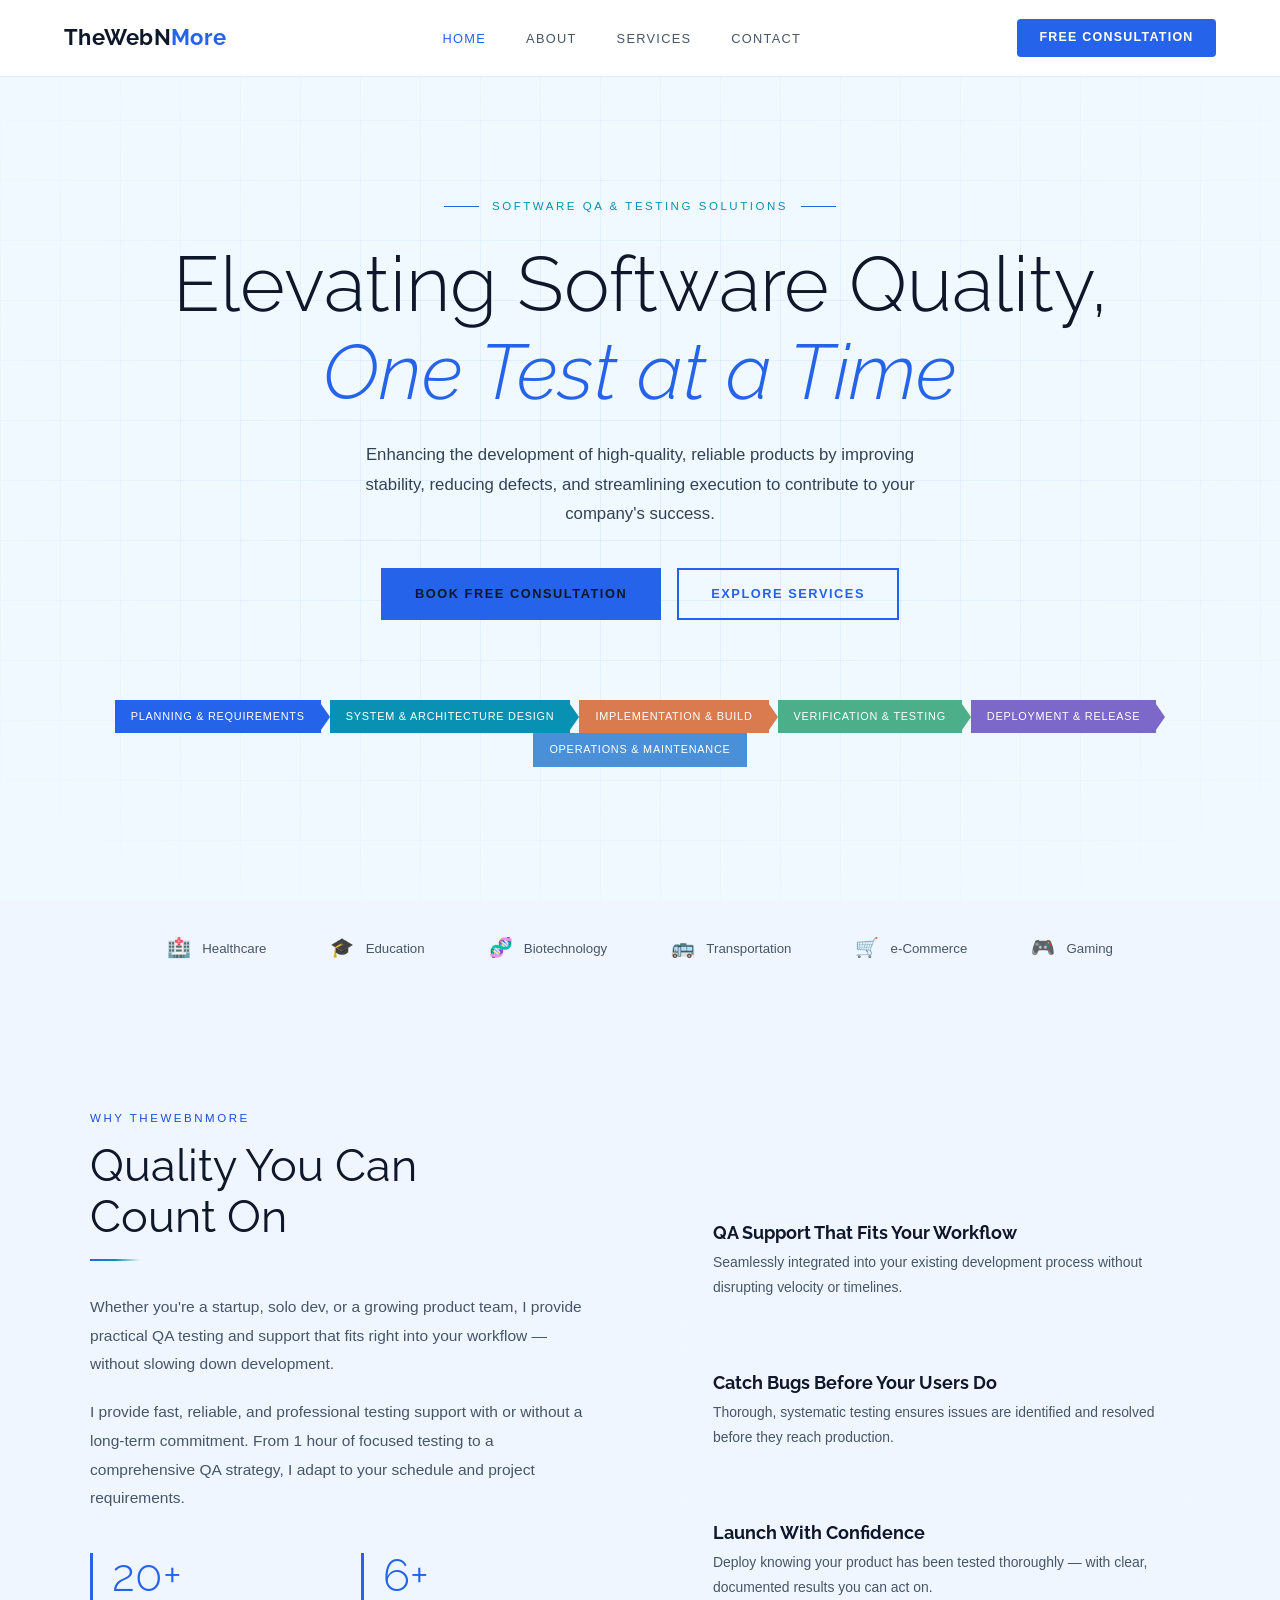
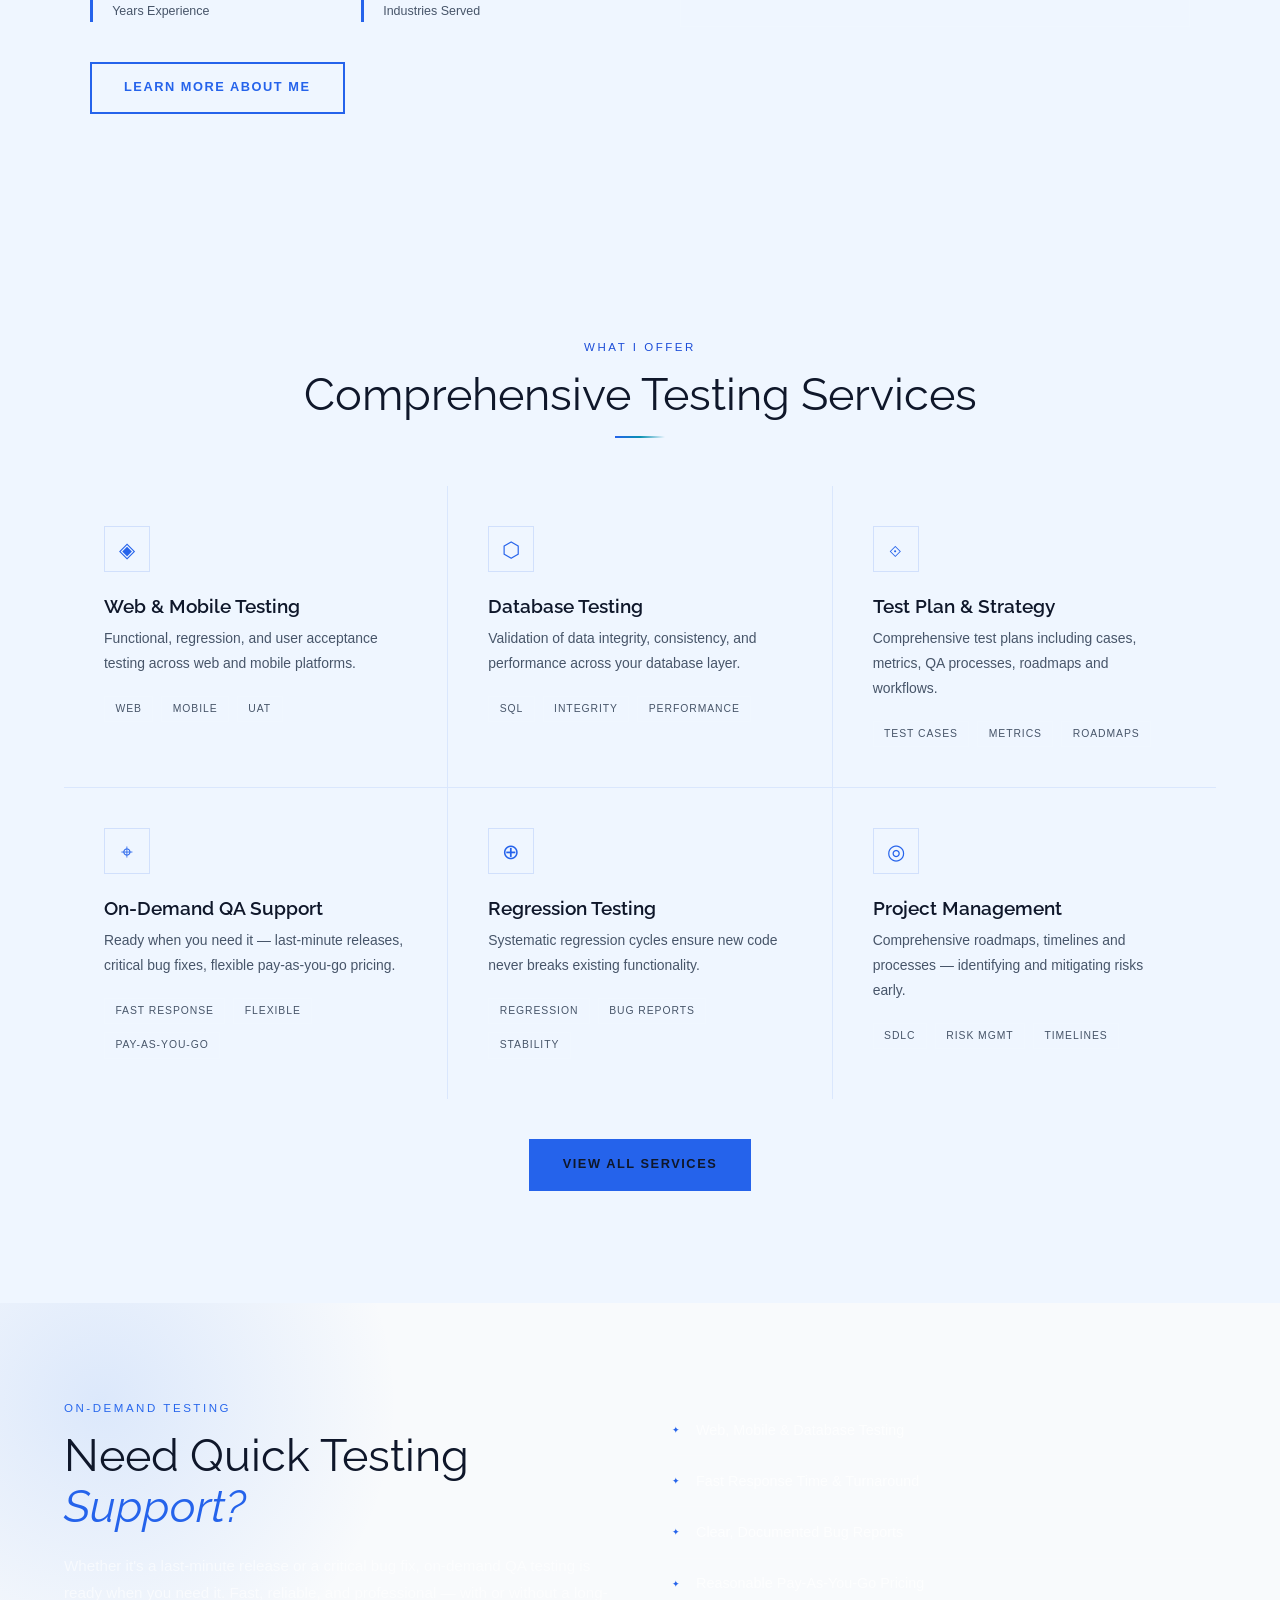
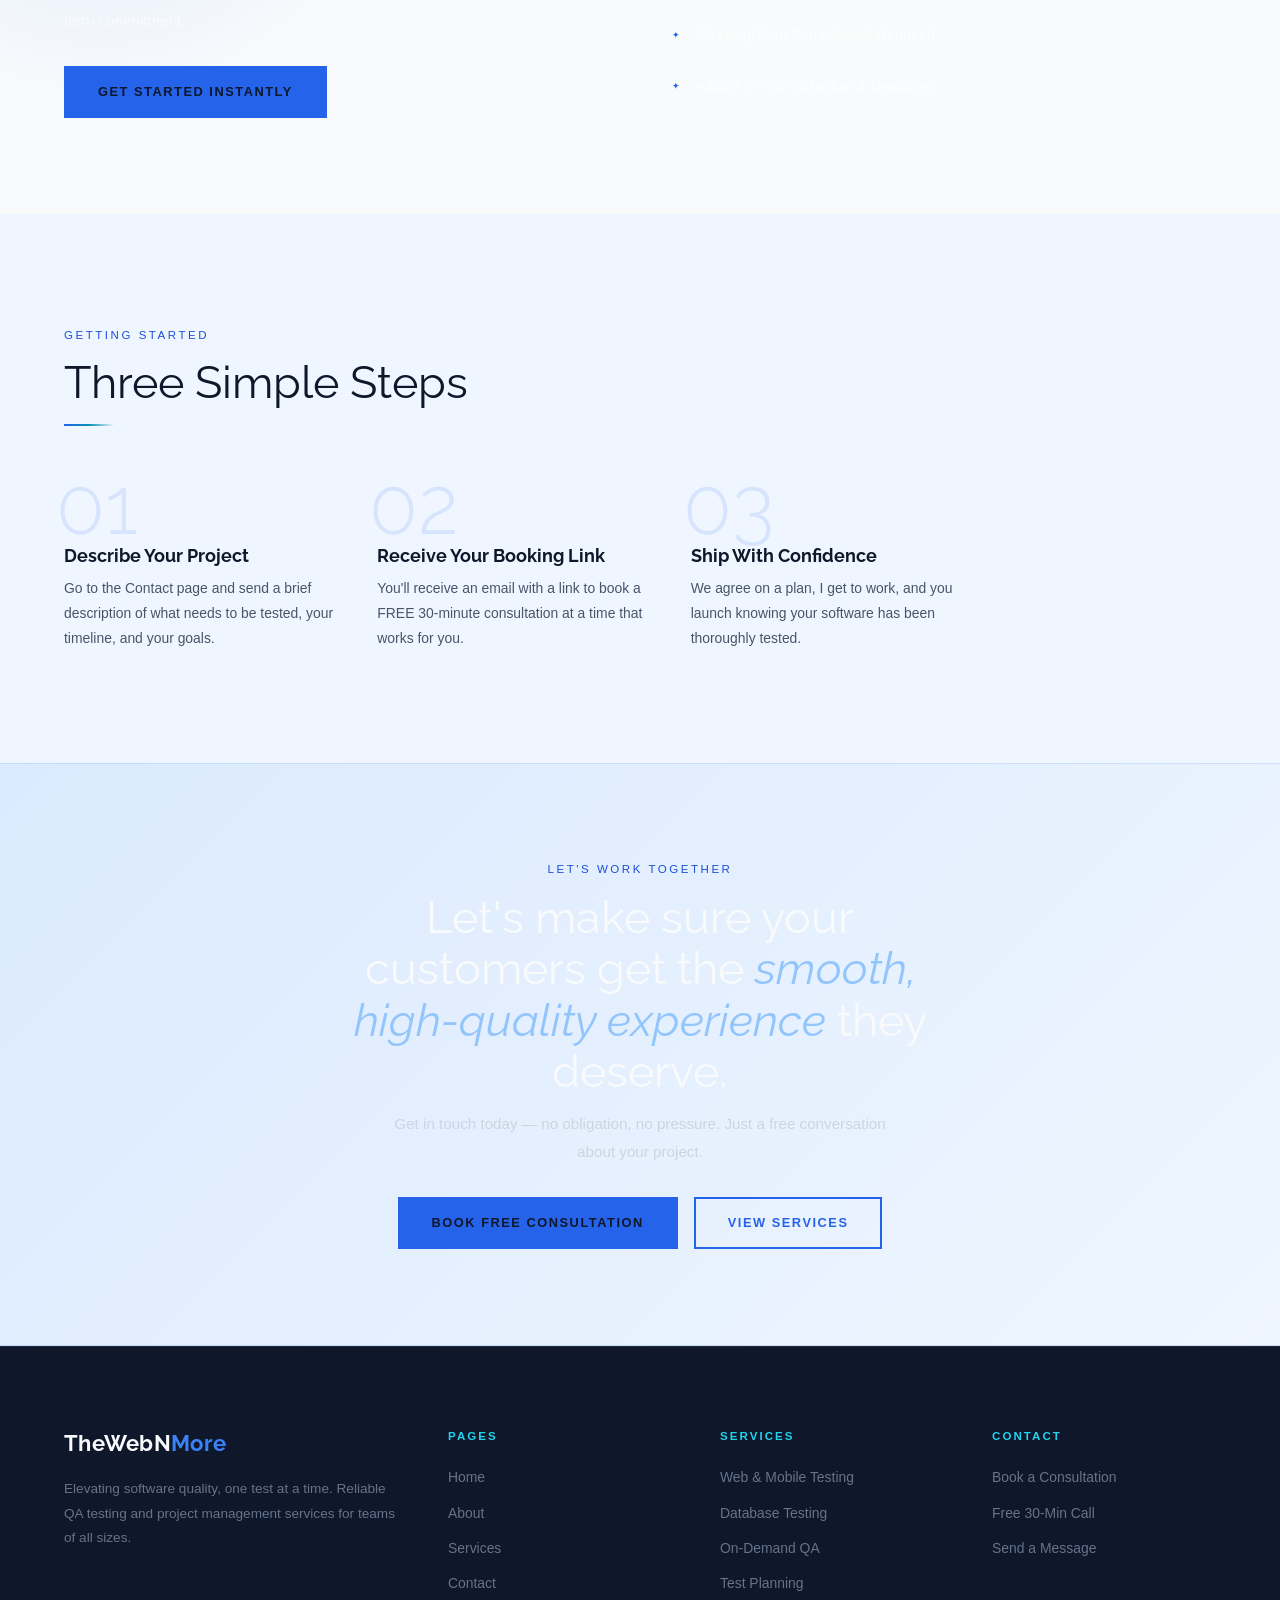
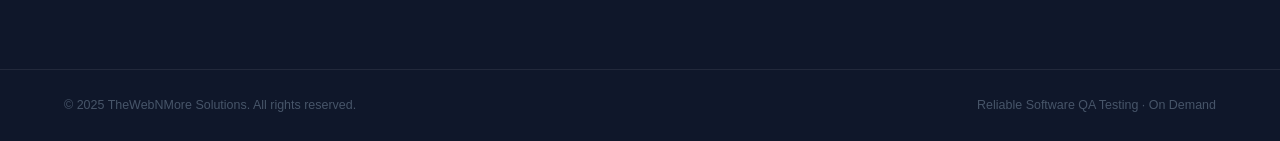
==== commit 58428e7c: "Update website with latest changes" ====
--- a/index.html
+++ b/index.html
@@ -2,11 +2,14 @@
 <html lang="en">
 <head>
   <meta charset="UTF-8"/>
+  <meta http-equiv="Cache-Control" content="no-cache, no-store, must-revalidate"/>
+  <meta http-equiv="Pragma" content="no-cache"/>
+  <meta http-equiv="Expires" content="0"/>
   <meta name="viewport" content="width=device-width, initial-scale=1.0"/>
   <title>TheWebNMore Solutions | Reliable Software QA Testing</title>
   <meta name="description" content="Professional QA testing services — web, mobile, database. 20+ years experience. On-demand support for startups to enterprise."/>
   <link href="https://fonts.googleapis.com/css2?family=Raleway:ital,wght@0,300;0,400;0,600;0,700;1,300;1,400&family=Work+Sans:wght@300;400;500;600&display=swap" rel="stylesheet"/>
-  <link rel="stylesheet" href="style.css"/>
+  <link rel="stylesheet" href="style.css?v=20250304"/>
   <style>
 
     /* ── HERO ── */
@@ -14,10 +17,7 @@
       min-height: 100vh;
       display: flex; flex-direction: column; justify-content: center; align-items: center;
       text-align: center; padding: 9rem 5% 5rem;
-      background:
-        radial-gradient(ellipse 70% 55% at 50% 25%, rgba(59,130,246,0.15) 0%, transparent 65%),
-        radial-gradient(ellipse 50% 40% at 85% 75%, rgba(34,211,238,0.12) 0%, transparent 60%),
-        var(--bg2);
+      background: #F0F9FF;
       position: relative; overflow: hidden;
     }
     .hero-grid {
@@ -34,10 +34,10 @@
       color: #0891B2; margin-bottom: 1.5rem; position: relative; z-index: 1;
     }
     .hero-eyebrow::before, .hero-eyebrow::after {
-      content: ''; display: block; width: 35px; height: 1px; background: var(--blue);
+      content: ''; display: block; width: 35px; height: 1px; background: #2563EB;
     }
     #hero h1 { color: #0F172A; position: relative; z-index: 1; }
-    #hero h1 em { font-style: italic; color: var(--blue); }
+    #hero h1 em { font-style: italic; color: #2563EB; }
     .hero-sub {
       font-size: 1.05rem; color: #334155;
       max-width: 560px; margin: 1.5rem auto 2.5rem;
@@ -57,18 +57,18 @@
       font-weight: 500;
     }
     .p-step:nth-child(1) .p-label { background: #2563EB; color: #FFFFFF; }
-    .p-step:nth-child(2) .p-label { background: var(--cyan); color: #0F172A; }
-    .p-step:nth-child(3) .p-label { background: #D97B4F; color: #0F172A; }
-    .p-step:nth-child(4) .p-label { background: #4CAF8A; color: #0F172A; }
-    .p-step:nth-child(5) .p-label { background: #7B68C8; color: #0F172A; }
-    .p-step:nth-child(6) .p-label { background: #4A90D9; color: #0F172A; }
+    .p-step:nth-child(2) .p-label { background: #0891B2; color: #FFFFFF; }
+    .p-step:nth-child(3) .p-label { background: #D97B4F; color: #FFFFFF; }
+    .p-step:nth-child(4) .p-label { background: #4CAF8A; color: #FFFFFF; }
+    .p-step:nth-child(5) .p-label { background: #7B68C8; color: #FFFFFF; }
+    .p-step:nth-child(6) .p-label { background: #4A90D9; color: #FFFFFF; }
     .p-arrow {
       width: 0; height: 0;
       border-top: 13px solid transparent;
       border-bottom: 13px solid transparent;
     }
-    .p-step:nth-child(1) .p-arrow { border-left: 9px solid var(--blue); }
-    .p-step:nth-child(2) .p-arrow { border-left: 9px solid var(--cyan); }
+    .p-step:nth-child(1) .p-arrow { border-left: 9px solid #2563EB; }
+    .p-step:nth-child(2) .p-arrow { border-left: 9px solid #0891B2; }
     .p-step:nth-child(3) .p-arrow { border-left: 9px solid #D97B4F; }
     .p-step:nth-child(4) .p-arrow { border-left: 9px solid #4CAF8A; }
     .p-step:nth-child(5) .p-arrow { border-left: 9px solid #7B68C8; }
@@ -77,8 +77,8 @@
     /* ── TRUST STRIP ── */
     .trust-strip {
       background: #EFF6FF;
-      border-top: 1px solid rgba(15,23,42,0.08);
-      border-bottom: 1px solid rgba(15,23,42,0.08);
+      border-top: 1px solid rgba(248,250,252,0.08);
+      border-bottom: 1px solid rgba(248,250,252,0.08);
       padding: 2rem 5%;
       display: flex; align-items: center; justify-content: center;
       gap: 4rem; flex-wrap: wrap;
@@ -97,7 +97,7 @@
     }
     .value-left p { color: #475569; line-height: 1.85; margin-bottom: 1.2rem; font-size: 0.97rem; }
     .value-stats { display: grid; grid-template-columns: 1fr 1fr; gap: 2rem; margin-top: 2.5rem; }
-    .v-stat { border-left: 3px solid var(--blue); padding-left: 1.2rem; }
+    .v-stat { border-left: 3px solid #2563EB; padding-left: 1.2rem; }
     .v-stat-num {
       font-family: 'Raleway', sans-serif;
       font-size: 2.8rem; font-weight: 300; color: #2563EB; line-height: 1;
@@ -105,7 +105,7 @@
     .v-stat-label { font-size: 0.78rem; color: #475569; margin-top: 0.25rem; }
     .value-cards { display: flex; flex-direction: column; gap: 1.2rem; }
     .v-card {
-      border: 1px solid rgba(15,23,42,0.08);
+      border: 1px solid rgba(248,250,252,0.08);
       padding: 1.6rem 2rem;
       transition: border-color 0.3s, transform 0.3s, box-shadow 0.3s;
       background: #EFF6FF;
@@ -121,7 +121,7 @@
     #services-preview { background: #EFF6FF; padding: 7rem 5%; }
     .services-grid {
       display: grid; grid-template-columns: repeat(3, 1fr);
-      gap: 1px; background: var(--border-grey);
+      gap: 1px; background: rgba(37,99,235,0.10);
       margin-top: 3rem;
     }
     .s-card {
@@ -132,7 +132,7 @@
     .s-card::after {
       content: ''; position: absolute;
       bottom: 0; left: 0; right: 0; height: 3px;
-      background: linear-gradient(90deg, var(--blue), var(--cyan));
+      background: linear-gradient(90deg, #2563EB, #0891B2);
       transform: scaleX(0); transform-origin: left;
       transition: transform 0.4s;
     }
@@ -141,7 +141,7 @@
     .s-icon {
       width: 46px; height: 46px; margin-bottom: 1.4rem;
       display: flex; align-items: center; justify-content: center;
-      border: 1px solid rgba(37,99,235,0.15); color: var(--blue);
+      border: 1px solid rgba(37,99,235,0.15); color: #2563EB;
       font-size: 1.3rem; background: #EFF6FF;
     }
     .s-card h3 { font-size: 1.2rem; color: #0F172A; margin-bottom: 0.6rem; }
@@ -149,7 +149,7 @@
     .s-tags { display: flex; gap: 0.5rem; flex-wrap: wrap; margin-top: 1.2rem; }
     .s-tag {
       font-size: 0.65rem; letter-spacing: 0.09em; text-transform: uppercase;
-      border: 1px solid rgba(15,23,42,0.08); color: #475569;
+      border: 1px solid rgba(248,250,252,0.08); color: #475569;
       padding: 0.25rem 0.65rem; background: #EFF6FF;
     }
     .services-link { text-align: center; margin-top: 2.5rem; }
@@ -169,7 +169,7 @@
       background: radial-gradient(circle, rgba(59,130,246,0.15) 0%, transparent 70%);
     }
     .ondemand h2 { color: #0F172A; position: relative; z-index: 1; }
-    .ondemand h2 span { color: var(--blue); font-style: italic; }
+    .ondemand h2 span { color: #2563EB; font-style: italic; }
     .ondemand > div:first-child p { color: rgba(255,255,255,0.6); margin: 1.2rem 0 2rem; position: relative; z-index: 1; }
     .od-list { list-style: none; }
     .od-list li {
@@ -178,7 +178,7 @@
       padding: 0.85rem 0; border-bottom: 1px solid rgba(255,255,255,0.07);
     }
     .od-list li:last-child { border-bottom: none; }
-    .od-list li::before { content: '✦'; color: var(--blue); font-size: 0.55rem; flex-shrink: 0; }
+    .od-list li::before { content: '✦'; color: #2563EB; font-size: 0.55rem; flex-shrink: 0; }
 
     /* ── HOW TO START ── */
     #how { background: #EFF6FF; padding: 7rem 5%; }
@@ -199,7 +199,7 @@
     /* ── CTA BANNER ── */
     .cta-banner {
       background: linear-gradient(135deg, #DBEAFE 0%, #EFF6FF 100%);
-      border-top: 1px solid var(--border); border-bottom: 1px solid var(--border);
+      border-top: 1px solid rgba(37,99,235,0.15); border-bottom: 1px solid rgba(37,99,235,0.15);
       padding: 6rem 5%; text-align: center;
     }
     .cta-banner h2 { color: #F8FAFC; max-width: 640px; margin: 0 auto 0.5rem; }
@@ -369,7 +369,7 @@
 <!-- ON-DEMAND BAND -->
 <div class="ondemand">
   <div>
-    <span class="eyebrow" style="color:var(--blue);">On-Demand Testing</span>
+    <span class="eyebrow" style="color:#2563EB;">On-Demand Testing</span>
     <h2>Need Quick Testing <span>Support?</span></h2>
     <p>
       Whether it's a last-minute release or a critical bug fix, on-demand QA testing is
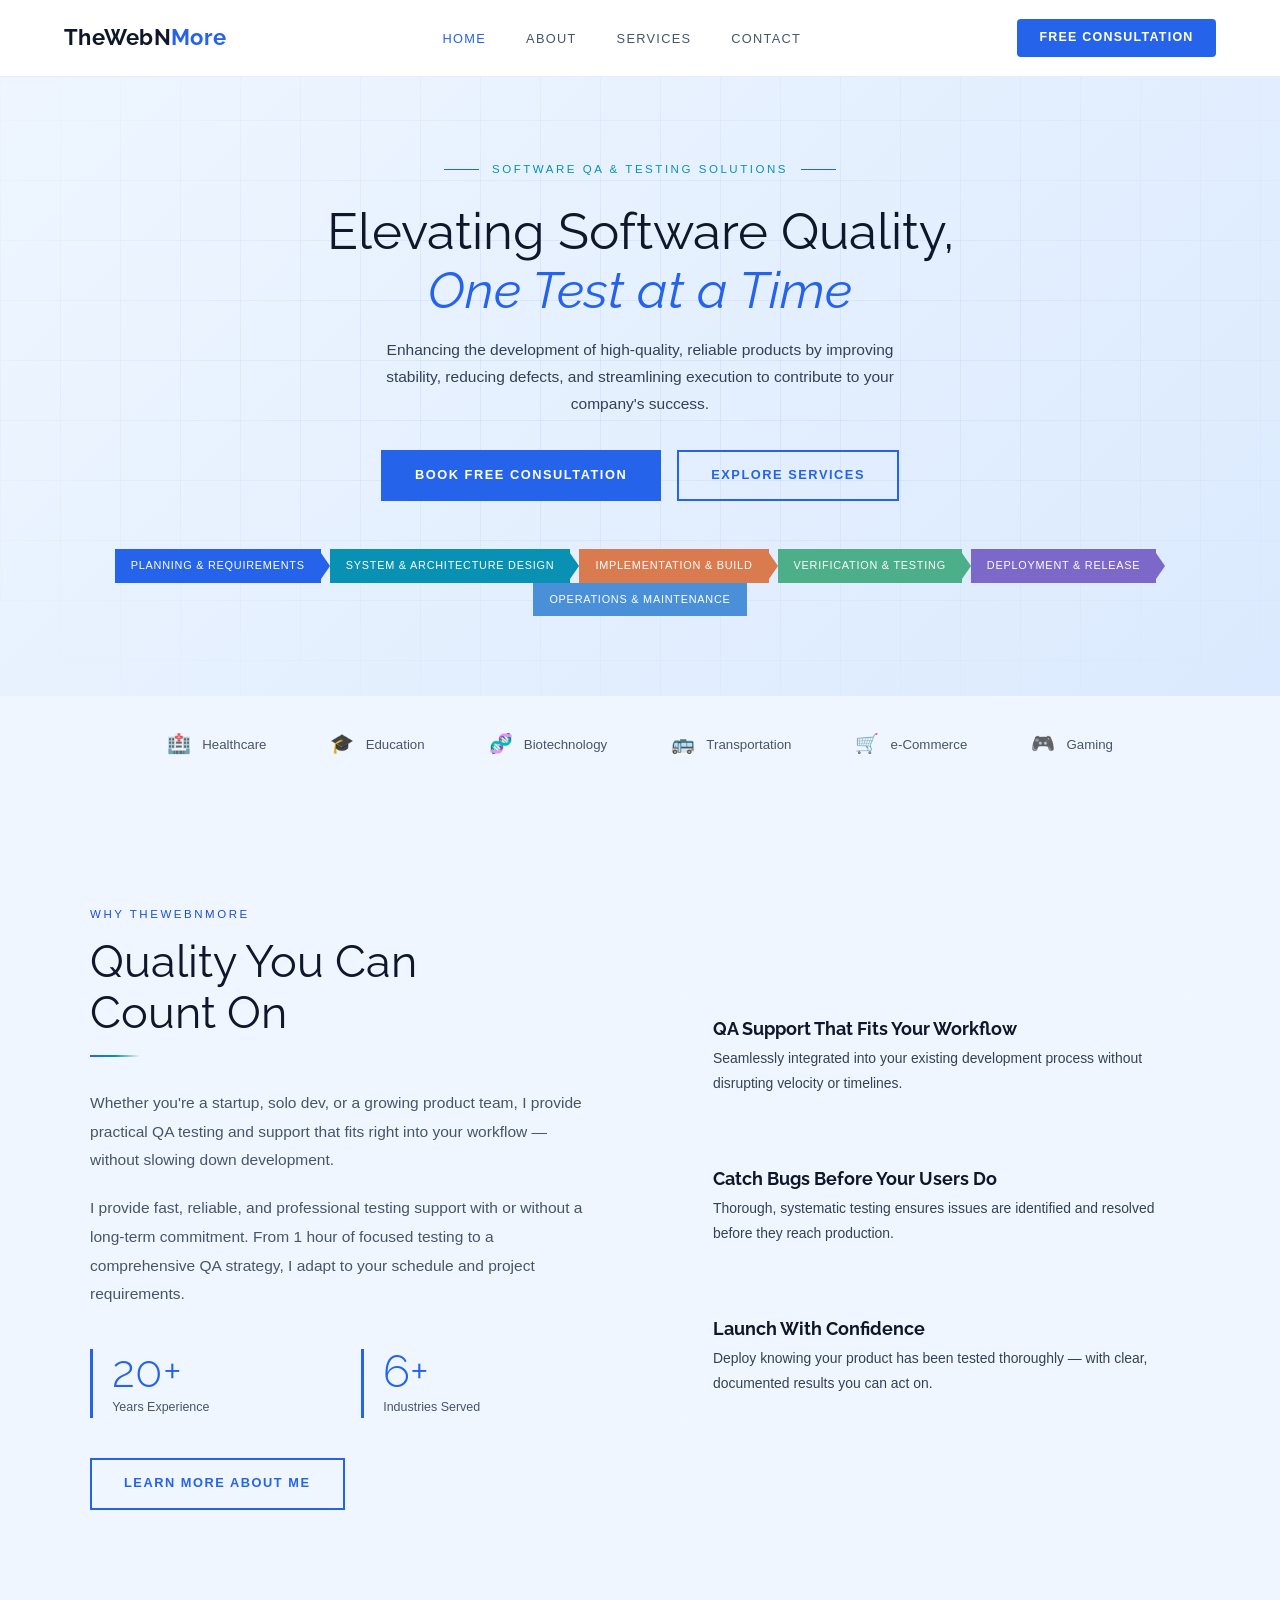
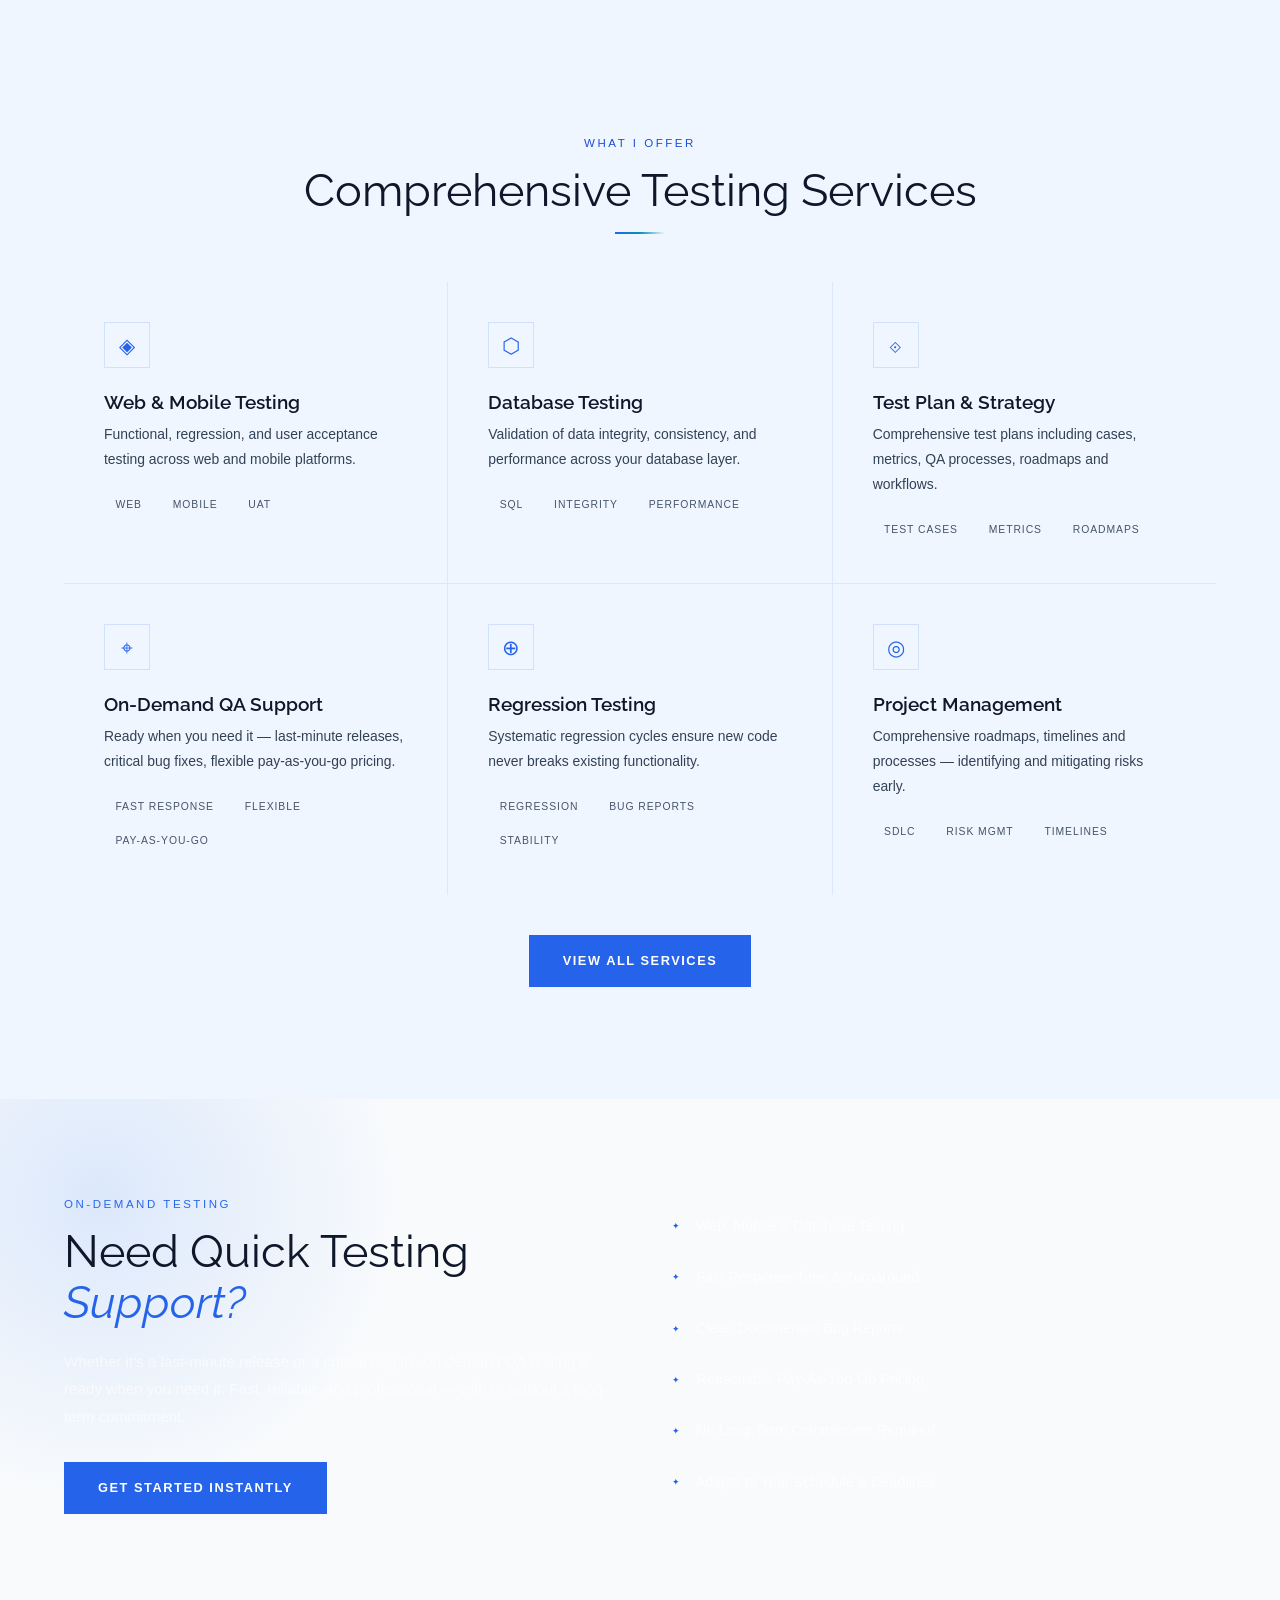
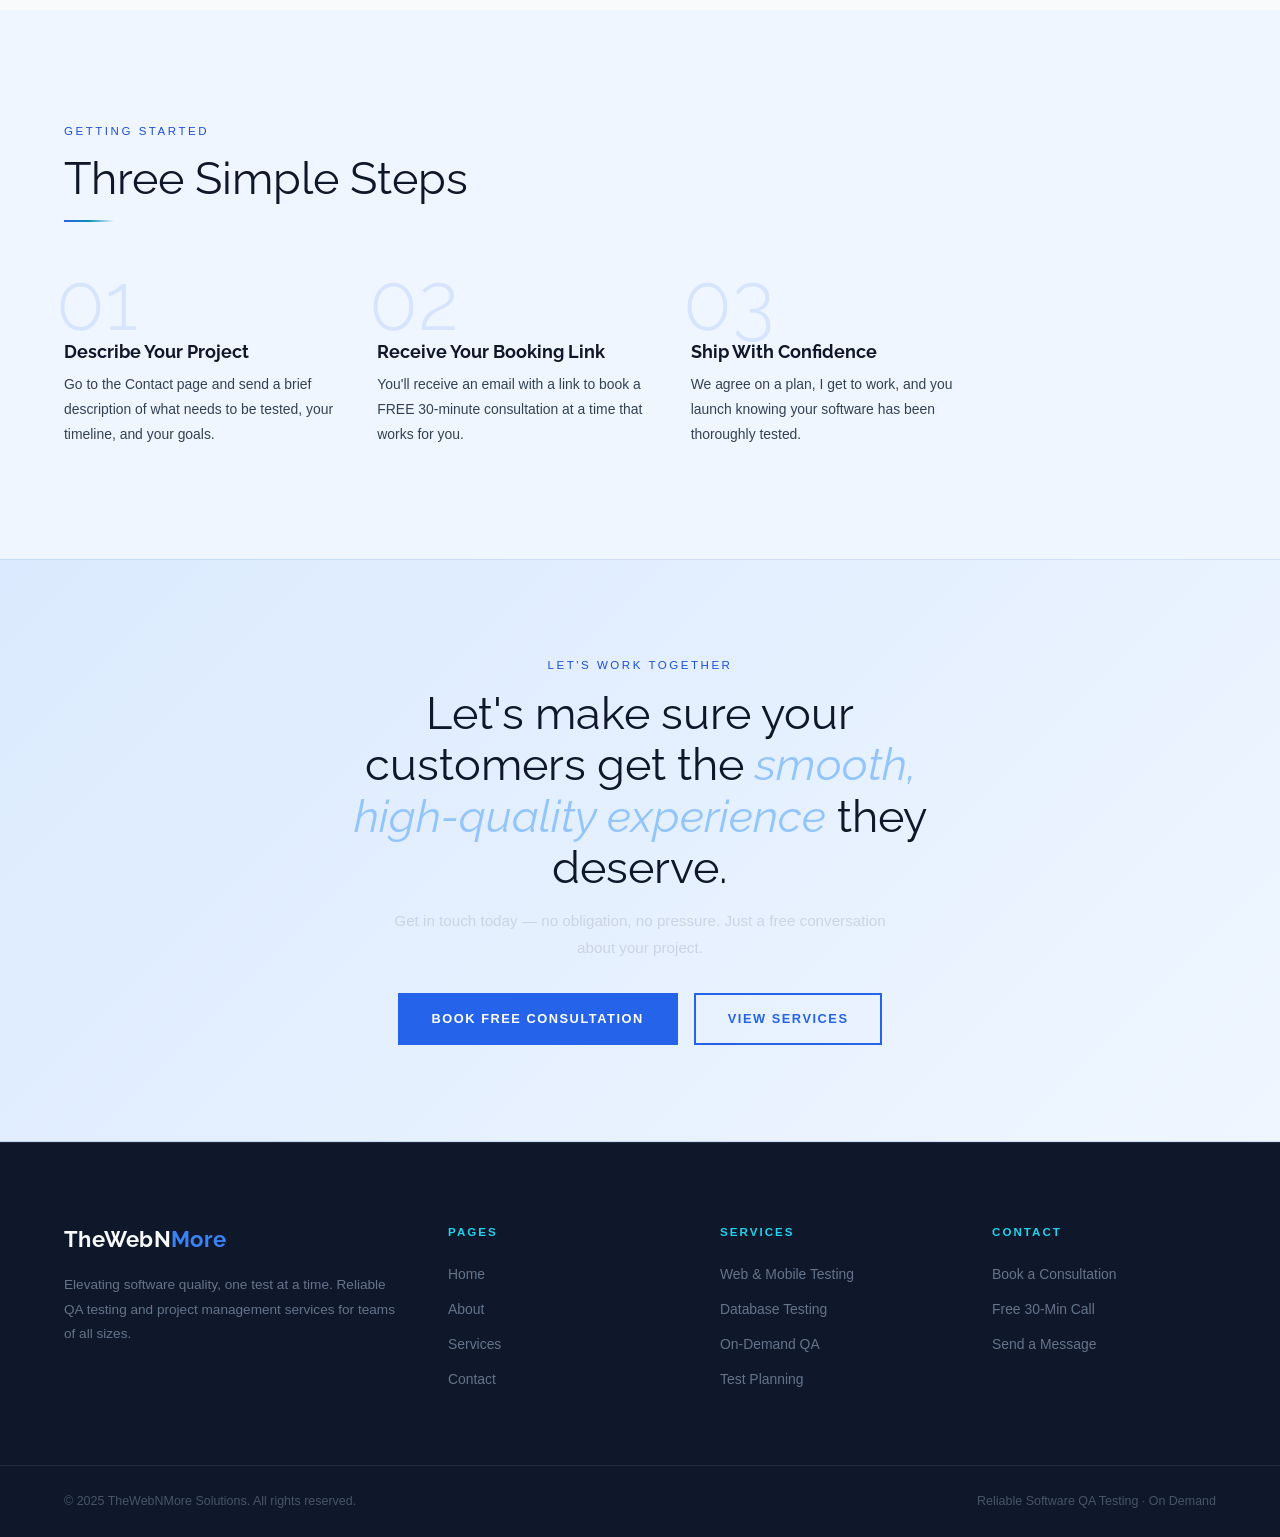
==== commit 2c52c692: "Update website with latest changes" ====
--- a/index.html
+++ b/index.html
@@ -14,10 +14,10 @@
 
     /* ── HERO ── */
     #hero {
-      min-height: 100vh;
+      min-height: auto;
       display: flex; flex-direction: column; justify-content: center; align-items: center;
-      text-align: center; padding: 9rem 5% 5rem;
-      background: #F0F9FF;
+      text-align: center; padding: 10rem 5% 5rem;
+      background: linear-gradient(135deg, #EFF6FF 0%, #DBEAFE 100%);
       position: relative; overflow: hidden;
     }
     .hero-grid {
@@ -36,11 +36,11 @@
     .hero-eyebrow::before, .hero-eyebrow::after {
       content: ''; display: block; width: 35px; height: 1px; background: #2563EB;
     }
-    #hero h1 { color: #0F172A; position: relative; z-index: 1; }
+    #hero h1 { color: #0F172A; position: relative; z-index: 1; font-size: clamp(2rem, 4.5vw, 3.2rem); font-weight: 400; }
     #hero h1 em { font-style: italic; color: #2563EB; }
     .hero-sub {
-      font-size: 1.05rem; color: #334155;
-      max-width: 560px; margin: 1.5rem auto 2.5rem;
+      font-size: 0.97rem; color: #334155;
+      max-width: 540px; margin: 1rem auto 2rem;
       line-height: 1.75; position: relative; z-index: 1;
     }
     .hero-btns { display: flex; gap: 1rem; justify-content: center; flex-wrap: wrap; position: relative; z-index: 1; }
@@ -48,7 +48,7 @@
     /* pipeline */
     .pipeline {
       display: flex; flex-wrap: wrap; justify-content: center;
-      margin-top: 5rem; position: relative; z-index: 1;
+      margin-top: 3rem; position: relative; z-index: 1;
     }
     .p-step { display: flex; align-items: center; }
     .p-label {
@@ -478,9 +478,11 @@
     document.getElementById('nav-links').classList.toggle('open');
   });
   // Fade-up observer
+  // Add animate class first so elements start hidden, then reveal on scroll
+  document.querySelectorAll('.fade-up').forEach(el => el.classList.add('animate'));
   const obs = new IntersectionObserver(entries => {
     entries.forEach(e => { if (e.isIntersecting) e.target.classList.add('visible'); });
-  }, { threshold: 0.1 });
+  }, { threshold: 0.08 });
   document.querySelectorAll('.fade-up').forEach(el => obs.observe(el));
 </script>
 </body>
--- a/style.css
+++ b/style.css
@@ -23,17 +23,17 @@
 
 body {
   font-family: 'Work Sans', sans-serif;
-  background: var(--bg);
-  color: var(--text);
+  background: #F8FAFC;
+  color: #0F172A;
   overflow-x: hidden;
   line-height: 1.6;
 }
 
-h1, h2, h3, h4 { font-family: 'Raleway', sans-serif; line-height: 1.15; color: #0F172A; }
+h1, h2, h3, h4 { font-family: 'Raleway', sans-serif; line-height: 1.15; color: #0F172A !important; }
 h1 { font-size: clamp(2.6rem, 6vw, 5rem); font-weight: 300; }
 h2 { font-size: clamp(1.8rem, 4vw, 2.8rem); font-weight: 400; }
 h3 { font-size: 1.35rem; font-weight: 600; }
-p  { font-size: 0.95rem; color: #475569; line-height: 1.8; }
+p  { font-size: 0.95rem; color: #334155; line-height: 1.8; }
 
 a { text-decoration: none; color: inherit; }
 
@@ -53,8 +53,9 @@
 }
 .divider.centered { margin: 1rem auto 2rem; }
 
-.fade-up { opacity: 0; transform: translateY(28px); transition: opacity 0.7s ease, transform 0.7s ease; }
-.fade-up.visible { opacity: 1; transform: translateY(0); }
+.fade-up { opacity: 1; transform: translateY(0); transition: opacity 0.7s ease, transform 0.7s ease; }
+.fade-up.animate { opacity: 0; transform: translateY(28px); }
+.fade-up.animate.visible { opacity: 1; transform: translateY(0); }
 
 /* BUTTONS */
 .btn {
@@ -63,10 +64,10 @@
   font-family: 'Work Sans', sans-serif; font-weight: 600;
   transition: all 0.28s; cursor: pointer; border: none;
 }
-.btn-gold { background: var(--blue); color: var(--text); border: 2px solid var(--blue); }
-.btn-gold:hover { background: var(--blue-light); border-color: var(--blue-light); }
-.btn-outline { background: transparent; color: var(--blue); border: 2px solid var(--blue); }
-.btn-outline:hover { background: var(--blue); color: var(--text); }
+.btn-gold { background: #2563EB; color: #FFFFFF; border: 2px solid #2563EB; }
+.btn-gold:hover { background: #1D4ED8; border-color: #1D4ED8; color: #FFFFFF; }
+.btn-outline { background: transparent; color: #2563EB; border: 2px solid #2563EB; }
+.btn-outline:hover { background: #2563EB; color: #FFFFFF; }
 .btn-white { background: #0F172A; color: #F8FAFC; border: 2px solid #0F172A; }
 .btn-white:hover { background: transparent; color: #0F172A; }
 
@@ -75,7 +76,7 @@
   position: fixed; top: 0; left: 0; right: 0; z-index: 200;
   display: flex; align-items: center; justify-content: space-between;
   padding: 1.2rem 5%;
-  background: rgba(255,255,255,0.97);
+  background: #FFFFFF;
   backdrop-filter: blur(20px);
   border-bottom: 1px solid rgba(37,99,235,0.12);
   transition: box-shadow 0.3s;
@@ -98,7 +99,7 @@
 /* PAGE HERO */
 .page-hero {
   padding: 10rem 5% 5rem;
-  background: linear-gradient(135deg, #EFF6FF 0%, #BFDBFE 100%);
+  background: linear-gradient(135deg, #EFF6FF 0%, #DBEAFE 100%);
   position: relative; overflow: hidden;
 }
 .page-hero::before {
@@ -135,7 +136,7 @@
 @media (max-width: 768px) {
   .nav-links, .nav-cta { display: none; }
   .nav-toggle { display: flex; }
-  .nav-links.open { display: flex; flex-direction: column; position: fixed; top: 65px; left: 0; right: 0; background: var(--bg); padding: 2rem 5%; border-bottom: 1px solid rgba(37,99,235,0.12); gap: 1.5rem; z-index: 199; }
+  .nav-links.open { display: flex; flex-direction: column; position: fixed; top: 65px; left: 0; right: 0; background: #F8FAFC; padding: 2rem 5%; border-bottom: 1px solid rgba(37,99,235,0.12); gap: 1.5rem; z-index: 199; }
   .nav-links.open + .nav-cta { display: block; }
   .footer-top { grid-template-columns: 1fr; gap: 2rem; }
 }
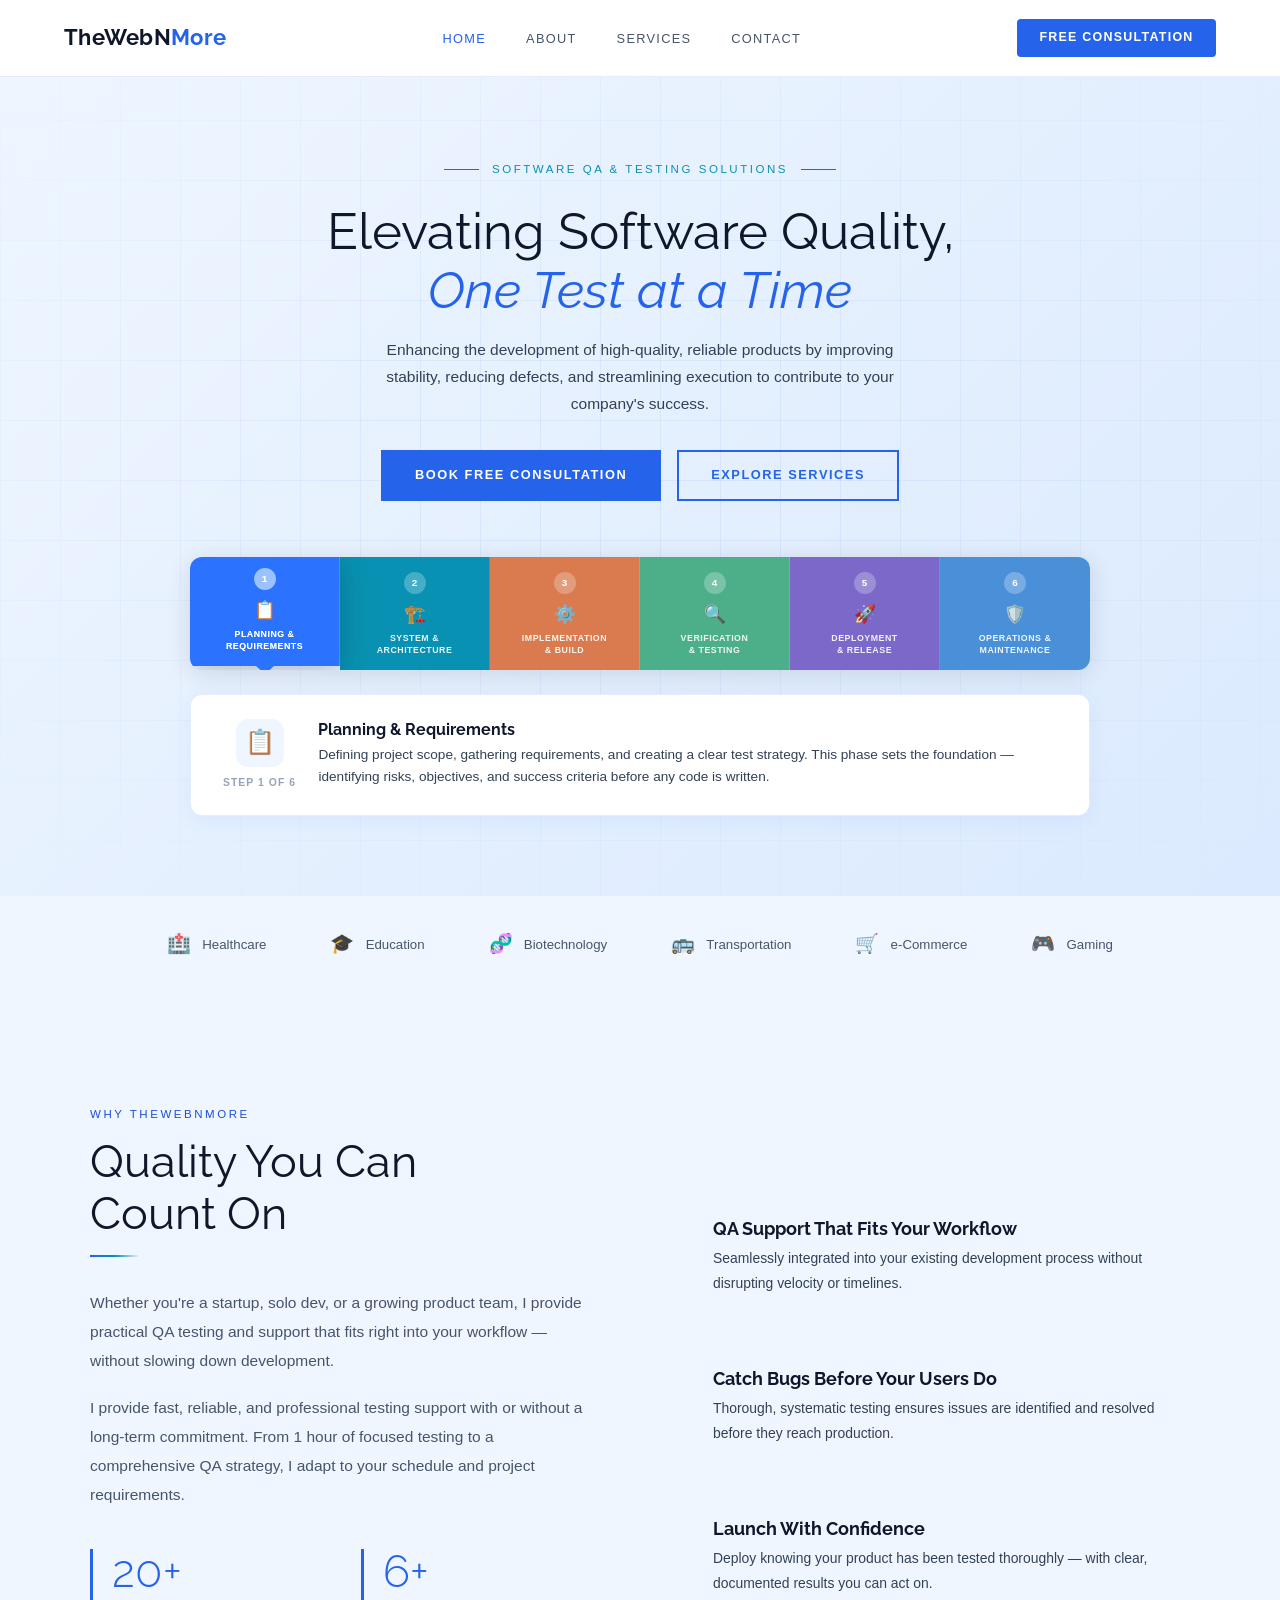
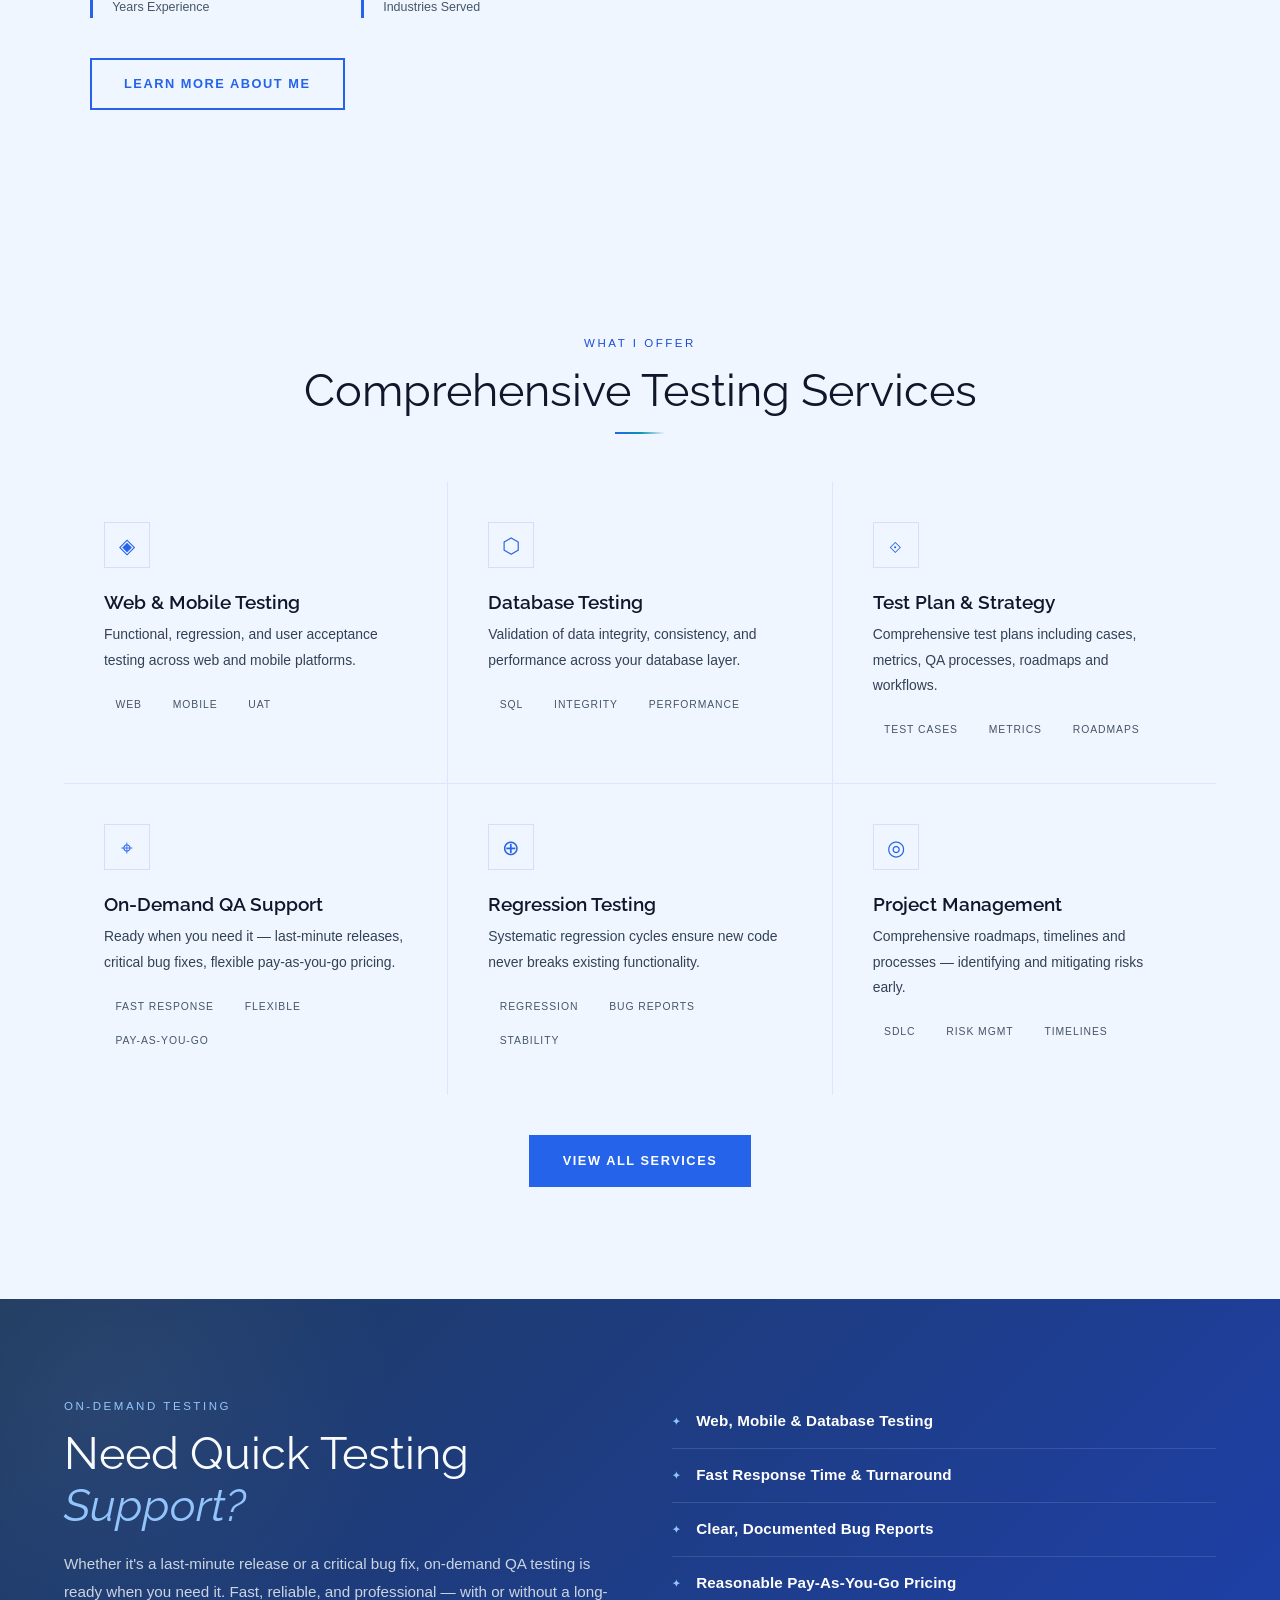
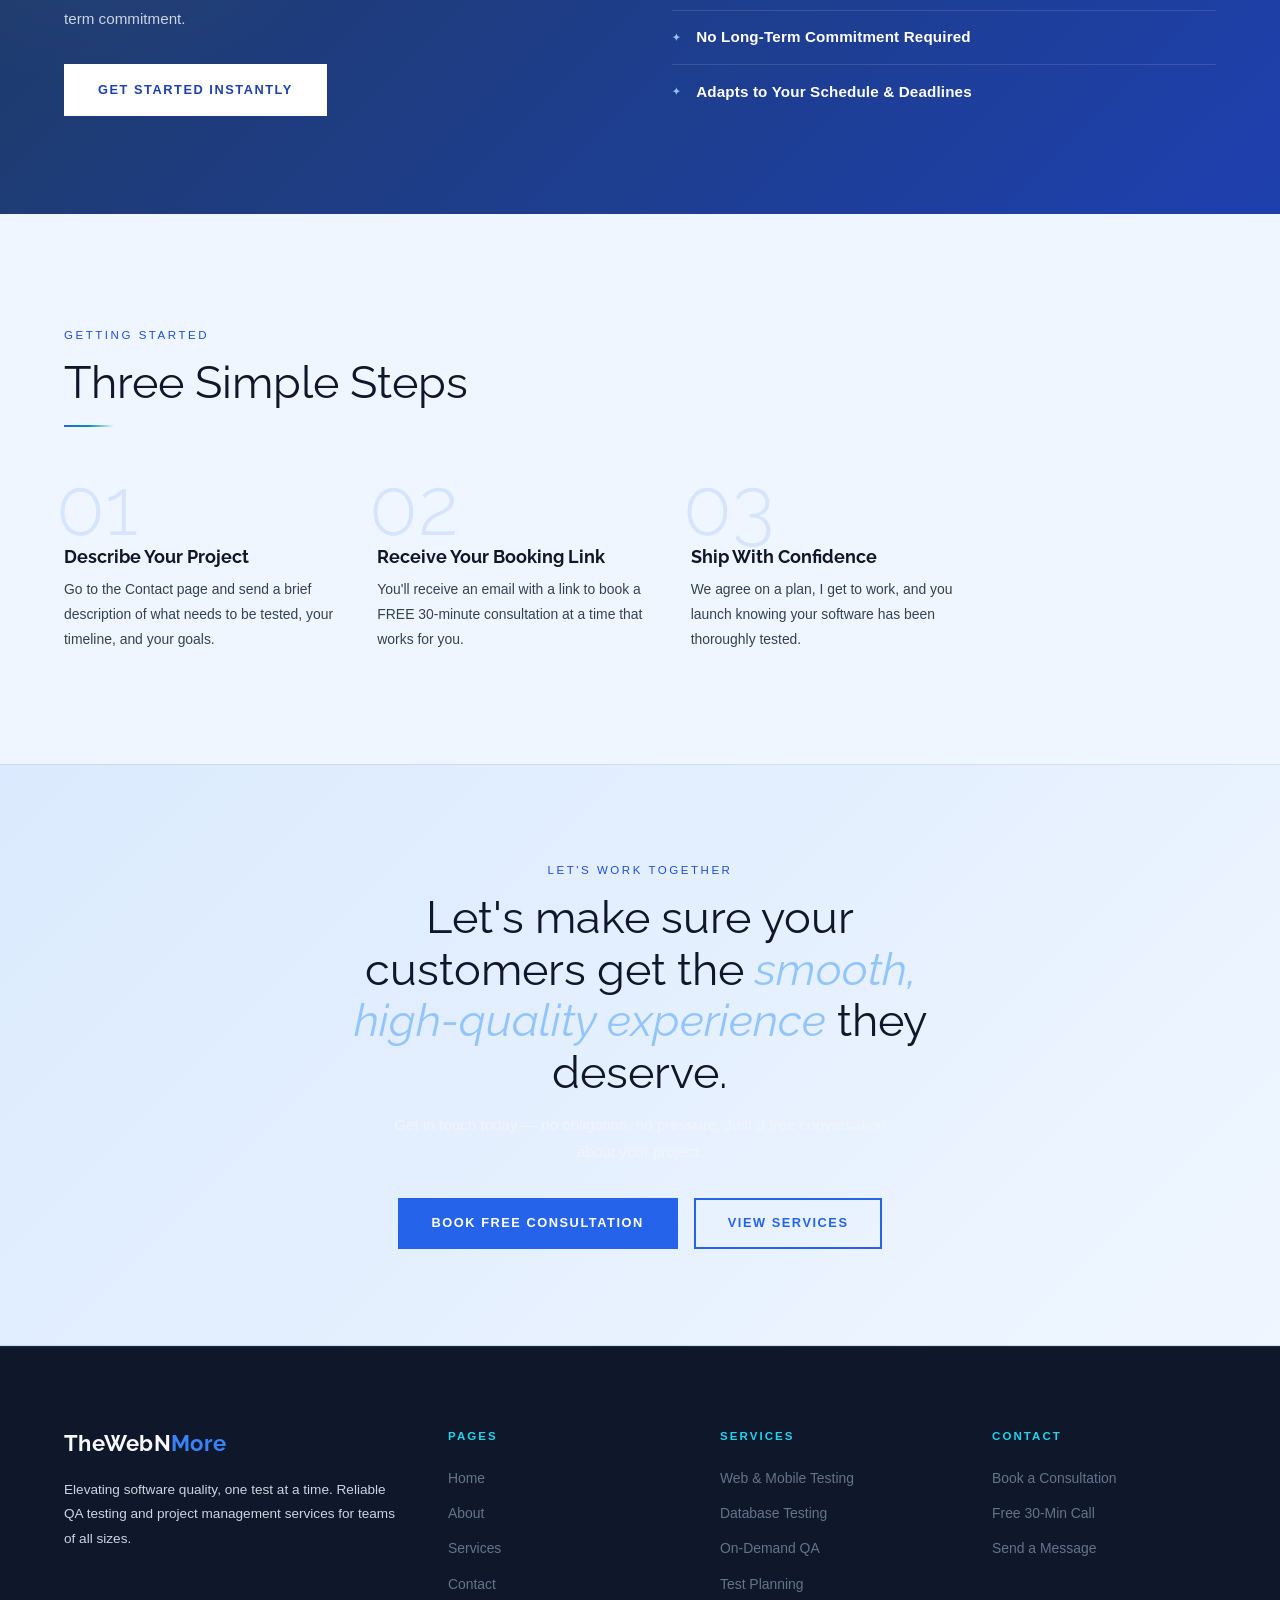
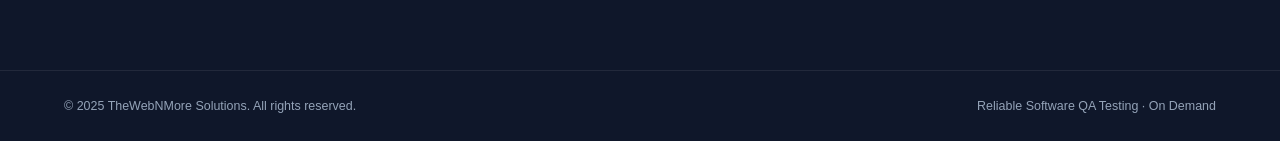
==== commit a296d9cd: "Update website with latest changes" ====
--- a/index.html
+++ b/index.html
@@ -45,34 +45,114 @@
     }
     .hero-btns { display: flex; gap: 1rem; justify-content: center; flex-wrap: wrap; position: relative; z-index: 1; }
 
-    /* pipeline */
+    /* ── INTERACTIVE PIPELINE ── */
+    .pipeline-wrap {
+      margin-top: 3.5rem; position: relative; z-index: 1; width: 100%;
+      max-width: 900px; margin-left: auto; margin-right: auto;
+    }
+
+    /* Tab row */
     .pipeline {
-      display: flex; flex-wrap: wrap; justify-content: center;
-      margin-top: 3rem; position: relative; z-index: 1;
-    }
-    .p-step { display: flex; align-items: center; }
+      display: grid; grid-template-columns: repeat(6, 1fr);
+      gap: 0; border-radius: 12px; overflow: hidden;
+      box-shadow: 0 4px 24px rgba(15,23,42,0.12);
+    }
+
+    .p-step {
+      display: flex; flex-direction: column; align-items: center;
+      justify-content: center; cursor: pointer;
+      padding: 0.9rem 0.5rem 0.8rem;
+      position: relative; transition: all 0.25s ease;
+      border-right: 1px solid rgba(255,255,255,0.15);
+      text-align: center;
+    }
+    .p-step:last-child { border-right: none; }
+
+    .p-step:nth-child(1) { background: #2563EB; }
+    .p-step:nth-child(2) { background: #0891B2; }
+    .p-step:nth-child(3) { background: #D97B4F; }
+    .p-step:nth-child(4) { background: #4CAF8A; }
+    .p-step:nth-child(5) { background: #7B68C8; }
+    .p-step:nth-child(6) { background: #4A90D9; }
+
+    .p-step:hover { filter: brightness(1.12); transform: translateY(-2px); box-shadow: 0 6px 20px rgba(0,0,0,0.15); z-index: 2; }
+    .p-step.active { filter: brightness(1.15); transform: translateY(-4px); box-shadow: 0 8px 28px rgba(0,0,0,0.2); z-index: 3; }
+    .p-step.active::after {
+      content: '';
+      position: absolute; bottom: -8px; left: 50%; transform: translateX(-50%);
+      width: 0; height: 0;
+      border-left: 9px solid transparent;
+      border-right: 9px solid transparent;
+    }
+    .p-step:nth-child(1).active::after { border-top: 8px solid #2563EB; }
+    .p-step:nth-child(2).active::after { border-top: 8px solid #0891B2; }
+    .p-step:nth-child(3).active::after { border-top: 8px solid #D97B4F; }
+    .p-step:nth-child(4).active::after { border-top: 8px solid #4CAF8A; }
+    .p-step:nth-child(5).active::after { border-top: 8px solid #7B68C8; }
+    .p-step:nth-child(6).active::after { border-top: 8px solid #4A90D9; }
+
+    .p-num {
+      width: 22px; height: 22px; border-radius: 50%;
+      background: rgba(255,255,255,0.25);
+      display: flex; align-items: center; justify-content: center;
+      font-size: 0.62rem; font-weight: 700; color: #FFFFFF;
+      margin-bottom: 0.4rem; flex-shrink: 0;
+    }
+    .p-step.active .p-num { background: rgba(255,255,255,0.45); }
+
+    .p-icon-lg { font-size: 1.1rem; margin-bottom: 0.3rem; }
+
     .p-label {
-      font-size: 0.68rem; letter-spacing: 0.07em; text-transform: uppercase;
-      padding: 0.5rem 1rem; white-space: nowrap;
-      font-weight: 500;
-    }
-    .p-step:nth-child(1) .p-label { background: #2563EB; color: #FFFFFF; }
-    .p-step:nth-child(2) .p-label { background: #0891B2; color: #FFFFFF; }
-    .p-step:nth-child(3) .p-label { background: #D97B4F; color: #FFFFFF; }
-    .p-step:nth-child(4) .p-label { background: #4CAF8A; color: #FFFFFF; }
-    .p-step:nth-child(5) .p-label { background: #7B68C8; color: #FFFFFF; }
-    .p-step:nth-child(6) .p-label { background: #4A90D9; color: #FFFFFF; }
-    .p-arrow {
-      width: 0; height: 0;
-      border-top: 13px solid transparent;
-      border-bottom: 13px solid transparent;
-    }
-    .p-step:nth-child(1) .p-arrow { border-left: 9px solid #2563EB; }
-    .p-step:nth-child(2) .p-arrow { border-left: 9px solid #0891B2; }
-    .p-step:nth-child(3) .p-arrow { border-left: 9px solid #D97B4F; }
-    .p-step:nth-child(4) .p-arrow { border-left: 9px solid #4CAF8A; }
-    .p-step:nth-child(5) .p-arrow { border-left: 9px solid #7B68C8; }
-    .p-step:last-child .p-arrow { display: none; }
+      font-size: 0.55rem; letter-spacing: 0.06em; text-transform: uppercase;
+      font-weight: 700; color: rgba(255,255,255,0.9); line-height: 1.35;
+      white-space: normal; text-align: center;
+    }
+    .p-step.active .p-label { color: #FFFFFF; }
+
+    /* Info card */
+    .pipeline-info {
+      margin-top: 1.5rem;
+      background: #FFFFFF;
+      border-radius: 12px;
+      border: 1px solid rgba(37,99,235,0.12);
+      padding: 1.5rem 2rem;
+      display: grid;
+      grid-template-columns: auto 1fr;
+      gap: 1.4rem;
+      align-items: center;
+      box-shadow: 0 4px 20px rgba(37,99,235,0.07);
+      animation: fadeSlideIn 0.3s ease;
+    }
+    @keyframes fadeSlideIn {
+      from { opacity: 0; transform: translateY(8px); }
+      to   { opacity: 1; transform: translateY(0); }
+    }
+    .pipeline-info-left {
+      display: flex; flex-direction: column; align-items: center;
+      gap: 0.5rem;
+    }
+    .pipeline-info-badge {
+      width: 48px; height: 48px; border-radius: 12px;
+      display: flex; align-items: center; justify-content: center;
+      font-size: 1.5rem;
+    }
+    .pipeline-info-step {
+      font-size: 0.65rem; font-weight: 700; letter-spacing: 0.1em;
+      text-transform: uppercase; color: #94A3B8;
+    }
+    .pipeline-info-text { text-align: left; }
+    .pipeline-info-text h4 {
+      font-family: 'Raleway', sans-serif; font-size: 1rem;
+      color: #0F172A; margin-bottom: 0.3rem; font-weight: 700;
+    }
+    .pipeline-info-text p {
+      font-size: 0.85rem; color: #334155; margin: 0; line-height: 1.65;
+    }
+
+    @media (max-width: 700px) {
+      .pipeline { grid-template-columns: repeat(3, 1fr); border-radius: 8px; }
+      .p-icon-lg { display: none; }
+    }
 
     /* ── TRUST STRIP ── */
     .trust-strip {
@@ -156,7 +236,7 @@
 
     /* ── ON-DEMAND BAND ── */
     .ondemand {
-      background: #F8FAFC;
+      background: linear-gradient(135deg, #1E3A5F 0%, #1E40AF 100%);
       padding: 6rem 5%;
       display: grid; grid-template-columns: 1fr 1fr;
       gap: 4rem; align-items: center;
@@ -166,19 +246,20 @@
       content: '';
       position: absolute; left: -200px; top: -200px;
       width: 600px; height: 600px; border-radius: 50%;
-      background: radial-gradient(circle, rgba(59,130,246,0.15) 0%, transparent 70%);
-    }
-    .ondemand h2 { color: #0F172A; position: relative; z-index: 1; }
-    .ondemand h2 span { color: #2563EB; font-style: italic; }
-    .ondemand > div:first-child p { color: rgba(255,255,255,0.6); margin: 1.2rem 0 2rem; position: relative; z-index: 1; }
-    .od-list { list-style: none; }
+      background: radial-gradient(circle, rgba(255,255,255,0.05) 0%, transparent 70%);
+    }
+    .ondemand h2 { color: #F8FAFC !important; position: relative; z-index: 1; }
+    .ondemand h2 span { color: #93C5FD !important; font-style: italic; }
+    .ondemand > div:first-child p { color: #CBD5E1 !important; margin: 1.2rem 0 2rem; position: relative; z-index: 1; }
+    .od-list { list-style: none; position: relative; z-index: 1; color: #FFFFFF; }
     .od-list li {
       display: flex; align-items: center; gap: 1rem;
-      color: rgba(255,255,255,0.75); font-size: 0.9rem;
-      padding: 0.85rem 0; border-bottom: 1px solid rgba(255,255,255,0.07);
+      color: #FFFFFF !important; font-size: 0.95rem; font-weight: 600;
+      padding: 0.9rem 0; border-bottom: 1px solid rgba(255,255,255,0.12);
+      letter-spacing: 0.01em;
     }
     .od-list li:last-child { border-bottom: none; }
-    .od-list li::before { content: '✦'; color: #2563EB; font-size: 0.55rem; flex-shrink: 0; }
+    .od-list li::before { content: '✦'; color: #93C5FD !important; font-size: 0.6rem; flex-shrink: 0; }
 
     /* ── HOW TO START ── */
     #how { background: #EFF6FF; padding: 7rem 5%; }
@@ -249,13 +330,49 @@
     <a href="contact.html" class="btn btn-gold">Book Free Consultation</a>
     <a href="services.html" class="btn btn-outline">Explore Services</a>
   </div>
-  <div class="pipeline">
-    <div class="p-step"><div class="p-label">Planning &amp; Requirements</div><div class="p-arrow"></div></div>
-    <div class="p-step"><div class="p-label">System &amp; Architecture Design</div><div class="p-arrow"></div></div>
-    <div class="p-step"><div class="p-label">Implementation &amp; Build</div><div class="p-arrow"></div></div>
-    <div class="p-step"><div class="p-label">Verification &amp; Testing</div><div class="p-arrow"></div></div>
-    <div class="p-step"><div class="p-label">Deployment &amp; Release</div><div class="p-arrow"></div></div>
-    <div class="p-step"><div class="p-label">Operations &amp; Maintenance</div></div>
+  <div class="pipeline-wrap">
+    <div class="pipeline">
+      <div class="p-step active" onclick="selectStage(0)">
+        <div class="p-num">1</div>
+        <div class="p-icon-lg">📋</div>
+        <div class="p-label">Planning &amp;<br>Requirements</div>
+      </div>
+      <div class="p-step" onclick="selectStage(1)">
+        <div class="p-num">2</div>
+        <div class="p-icon-lg">🏗️</div>
+        <div class="p-label">System &amp;<br>Architecture</div>
+      </div>
+      <div class="p-step" onclick="selectStage(2)">
+        <div class="p-num">3</div>
+        <div class="p-icon-lg">⚙️</div>
+        <div class="p-label">Implementation<br>&amp; Build</div>
+      </div>
+      <div class="p-step" onclick="selectStage(3)">
+        <div class="p-num">4</div>
+        <div class="p-icon-lg">🔍</div>
+        <div class="p-label">Verification<br>&amp; Testing</div>
+      </div>
+      <div class="p-step" onclick="selectStage(4)">
+        <div class="p-num">5</div>
+        <div class="p-icon-lg">🚀</div>
+        <div class="p-label">Deployment<br>&amp; Release</div>
+      </div>
+      <div class="p-step" onclick="selectStage(5)">
+        <div class="p-num">6</div>
+        <div class="p-icon-lg">🛡️</div>
+        <div class="p-label">Operations &amp;<br>Maintenance</div>
+      </div>
+    </div>
+    <div class="pipeline-info" id="pipeline-info">
+      <div class="pipeline-info-left">
+        <div class="pipeline-info-badge" id="pipeline-badge" style="background:#EFF6FF;">📋</div>
+        <div class="pipeline-info-step" id="pipeline-step">Step 1 of 6</div>
+      </div>
+      <div class="pipeline-info-text">
+        <h4 id="pipeline-title">Planning &amp; Requirements</h4>
+        <p id="pipeline-desc">Defining project scope, gathering requirements, and creating a clear test strategy. This phase sets the foundation — identifying risks, objectives, and success criteria before any code is written.</p>
+      </div>
+    </div>
   </div>
 </section>
 
@@ -369,13 +486,13 @@
 <!-- ON-DEMAND BAND -->
 <div class="ondemand">
   <div>
-    <span class="eyebrow" style="color:#2563EB;">On-Demand Testing</span>
+    <span class="eyebrow" style="color:#93C5FD; position:relative; z-index:1;">On-Demand Testing</span>
     <h2>Need Quick Testing <span>Support?</span></h2>
     <p>
       Whether it's a last-minute release or a critical bug fix, on-demand QA testing is
       ready when you need it. Fast, reliable, and professional — with or without a long-term commitment.
     </p>
-    <a href="contact.html" class="btn btn-gold" style="position:relative;z-index:1;">Get Started Instantly</a>
+    <a href="contact.html" class="btn" style="position:relative;z-index:1;background:#FFFFFF;color:#1E40AF;border:2px solid #FFFFFF;font-family:'Work Sans',sans-serif;font-weight:700;font-size:0.8rem;letter-spacing:0.12em;text-transform:uppercase;padding:0.85rem 2rem;display:inline-block;transition:all 0.28s;" onmouseover="this.style.background='transparent';this.style.color='#FFFFFF';" onmouseout="this.style.background='#FFFFFF';this.style.color='#1E40AF';">Get Started Instantly</a>
   </div>
   <ul class="od-list">
     <li>Web, Mobile &amp; Database Testing</li>
@@ -421,7 +538,7 @@
 <div class="cta-banner">
   <span class="eyebrow">Let's Work Together</span>
   <h2>Let's make sure your customers get the <span>smooth, high-quality experience</span> they deserve.</h2>
-  <p>Get in touch today — no obligation, no pressure. Just a free conversation about your project.</p>
+  <p style="color:#F1F5F9;">Get in touch today — no obligation, no pressure. Just a free conversation about your project.</p>
   <div class="cta-btns">
     <a href="contact.html" class="btn btn-gold">Book Free Consultation</a>
     <a href="services.html" class="btn btn-outline">View Services</a>
@@ -433,7 +550,7 @@
   <div class="footer-top">
     <div class="footer-brand">
       <div class="nav-logo">TheWebN<span>More</span></div>
-      <p>Elevating software quality, one test at a time. Reliable QA testing and project management services for teams of all sizes.</p>
+      <p style="color:#CBD5E1;">Elevating software quality, one test at a time. Reliable QA testing and project management services for teams of all sizes.</p>
     </div>
     <div class="footer-col">
       <h5>Pages</h5>
@@ -463,8 +580,8 @@
     </div>
   </div>
   <div class="footer-bottom">
-    <p>© 2025 TheWebNMore Solutions. All rights reserved.</p>
-    <p>Reliable Software QA Testing · On Demand</p>
+    <p style="color:#94A3B8;">© 2025 TheWebNMore Solutions. All rights reserved.</p>
+    <p style="color:#94A3B8;">Reliable Software QA Testing · On Demand</p>
   </div>
 </footer>
 
